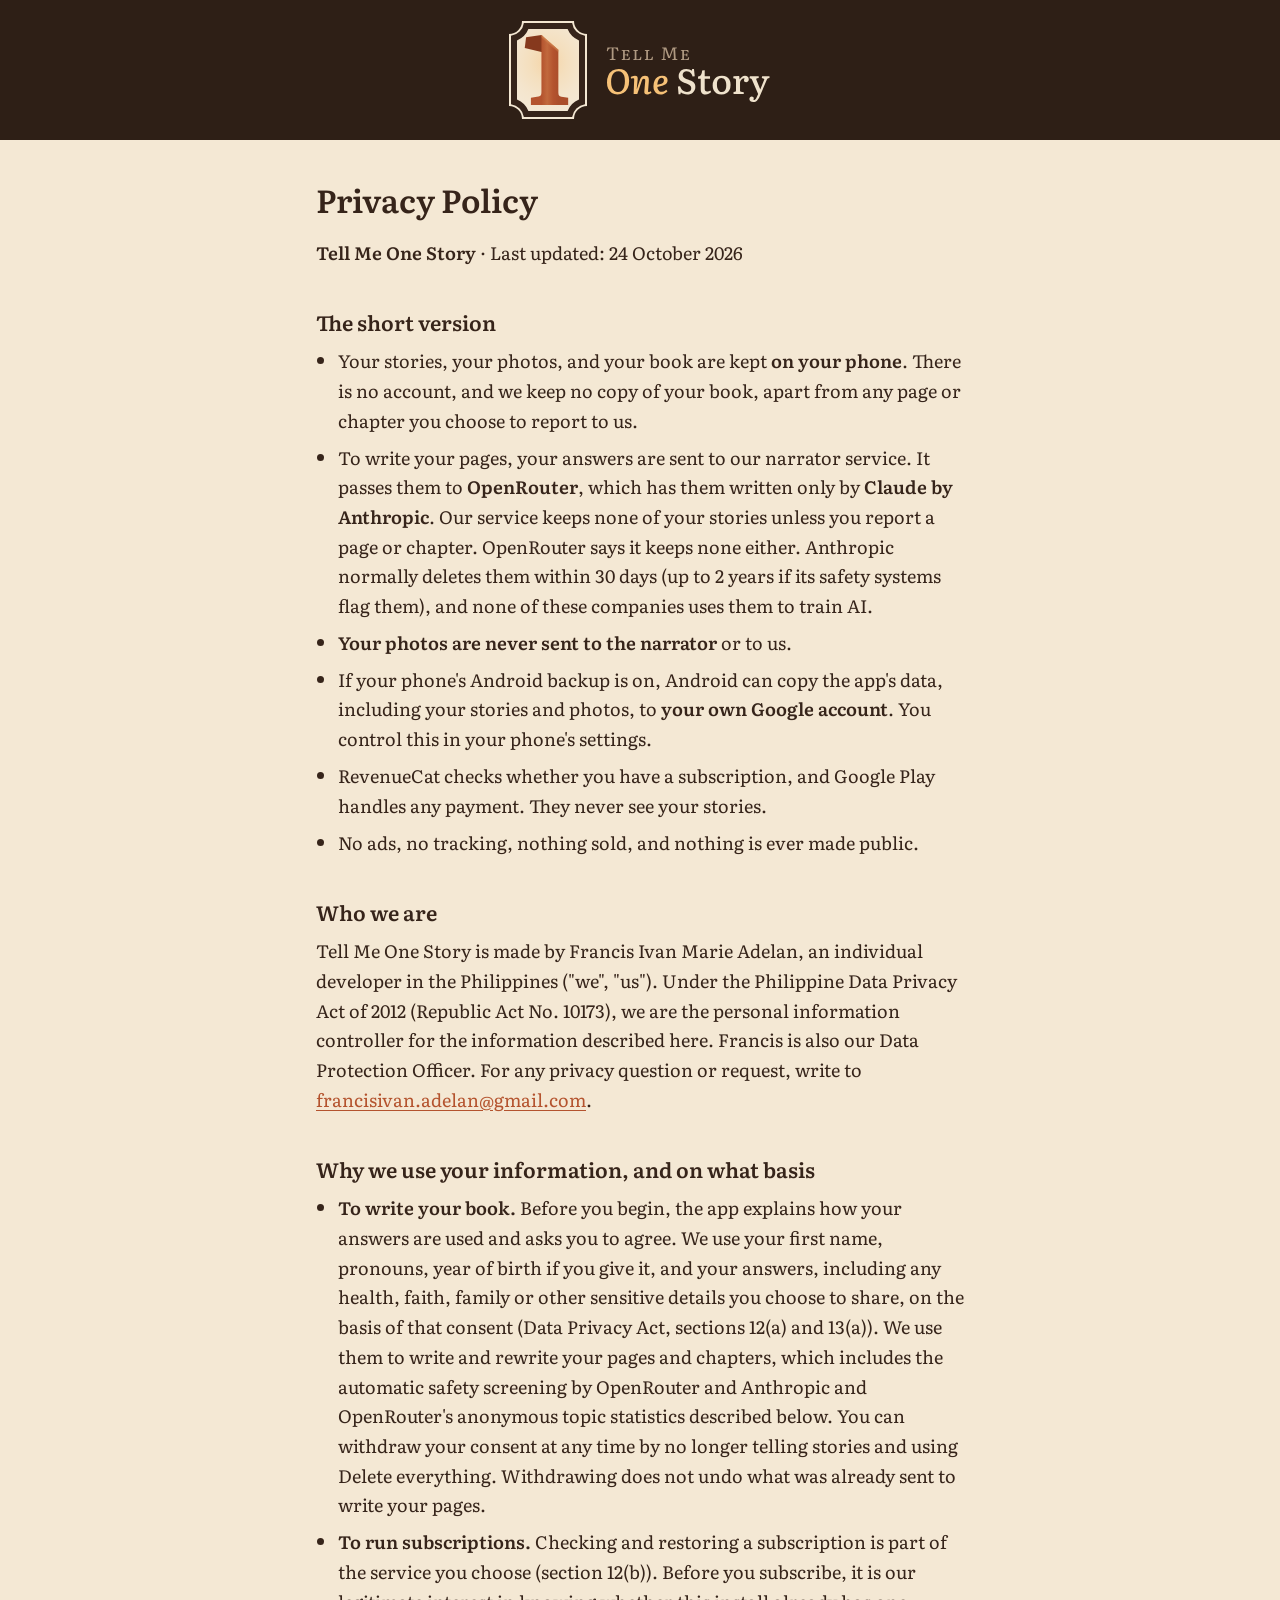
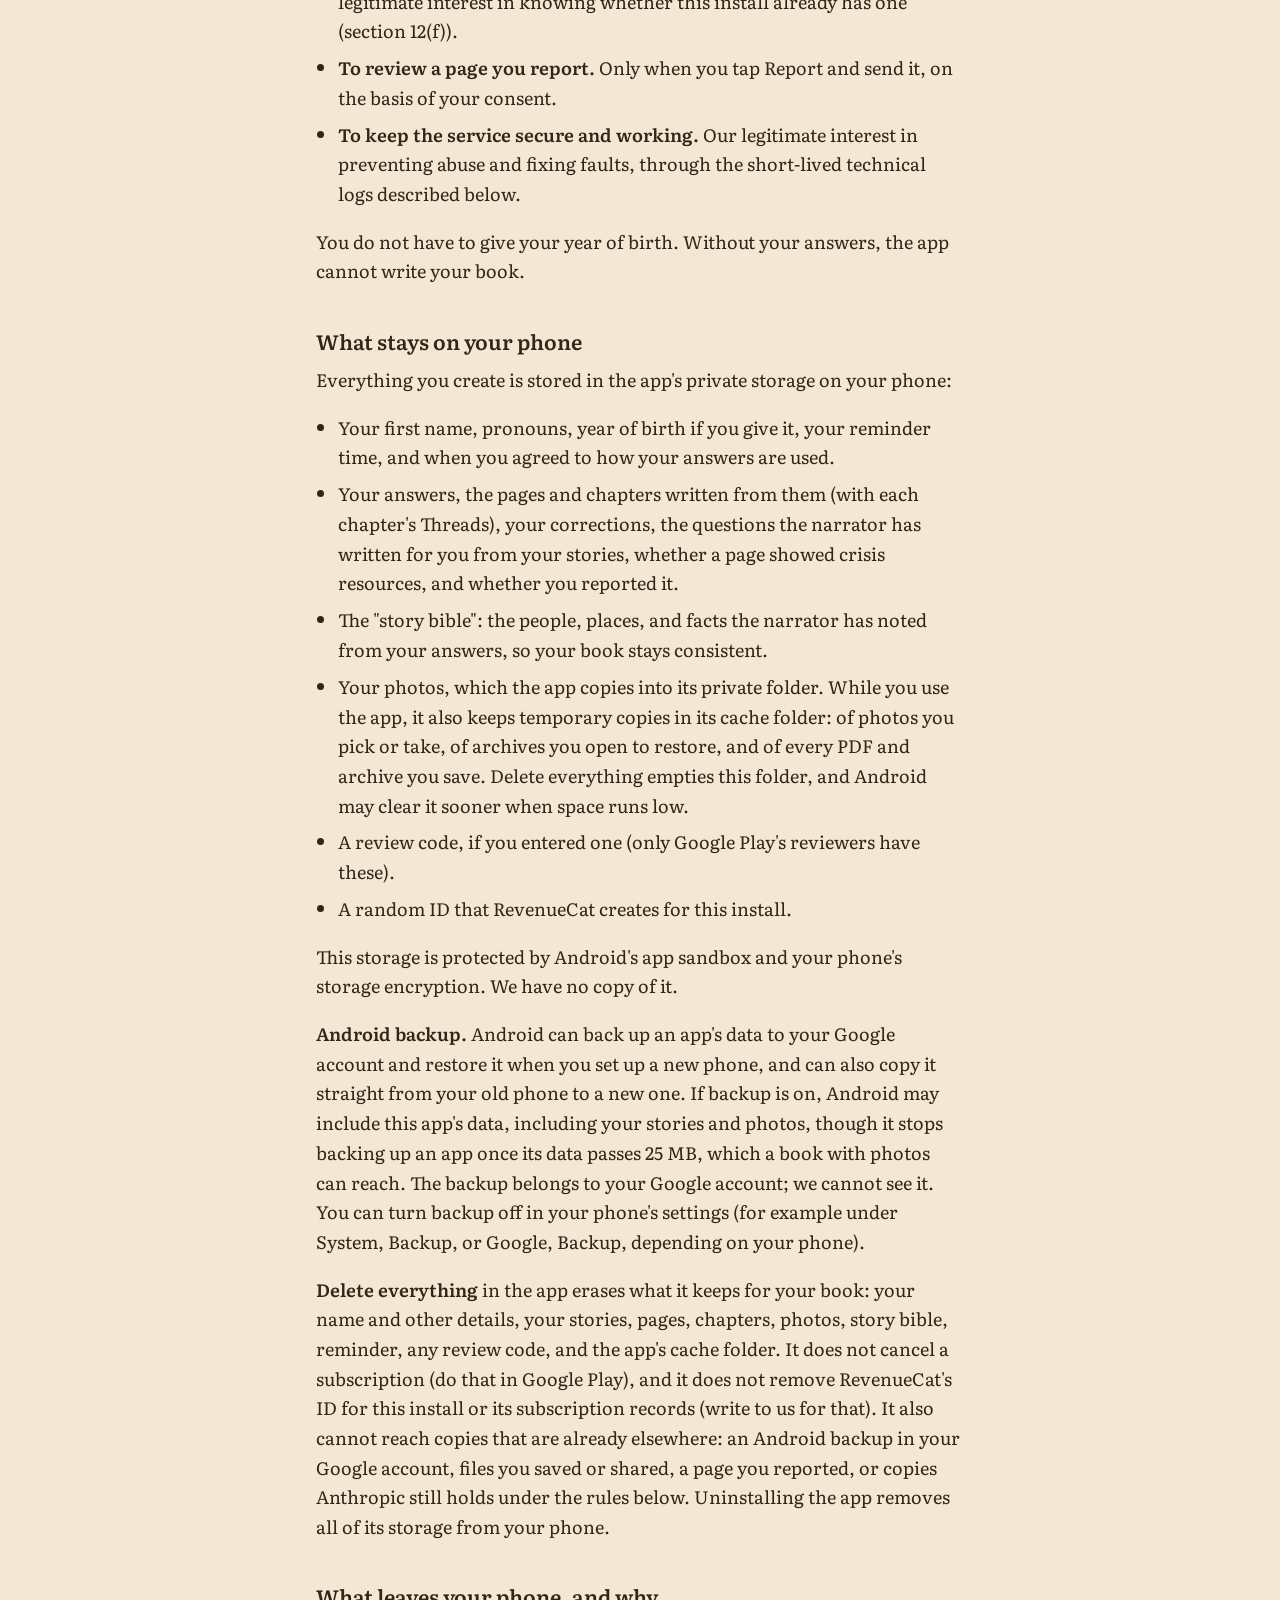
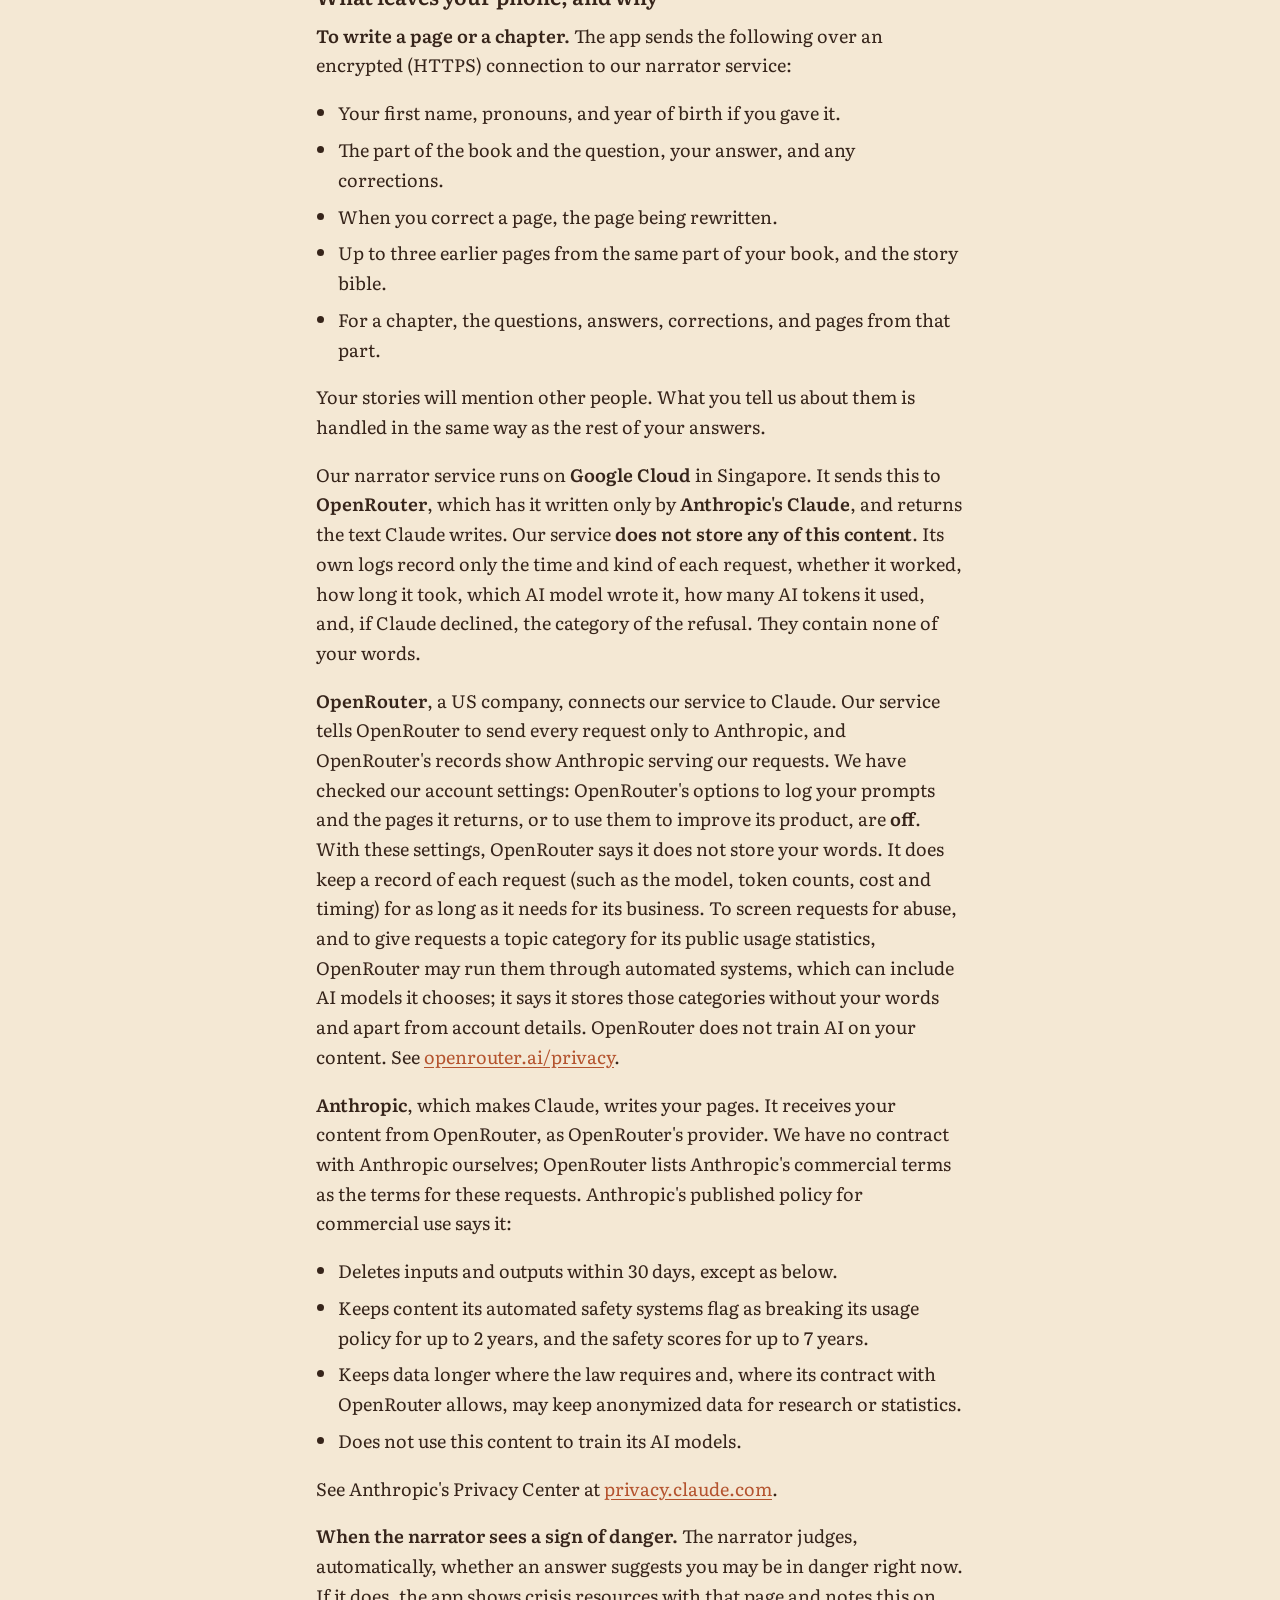
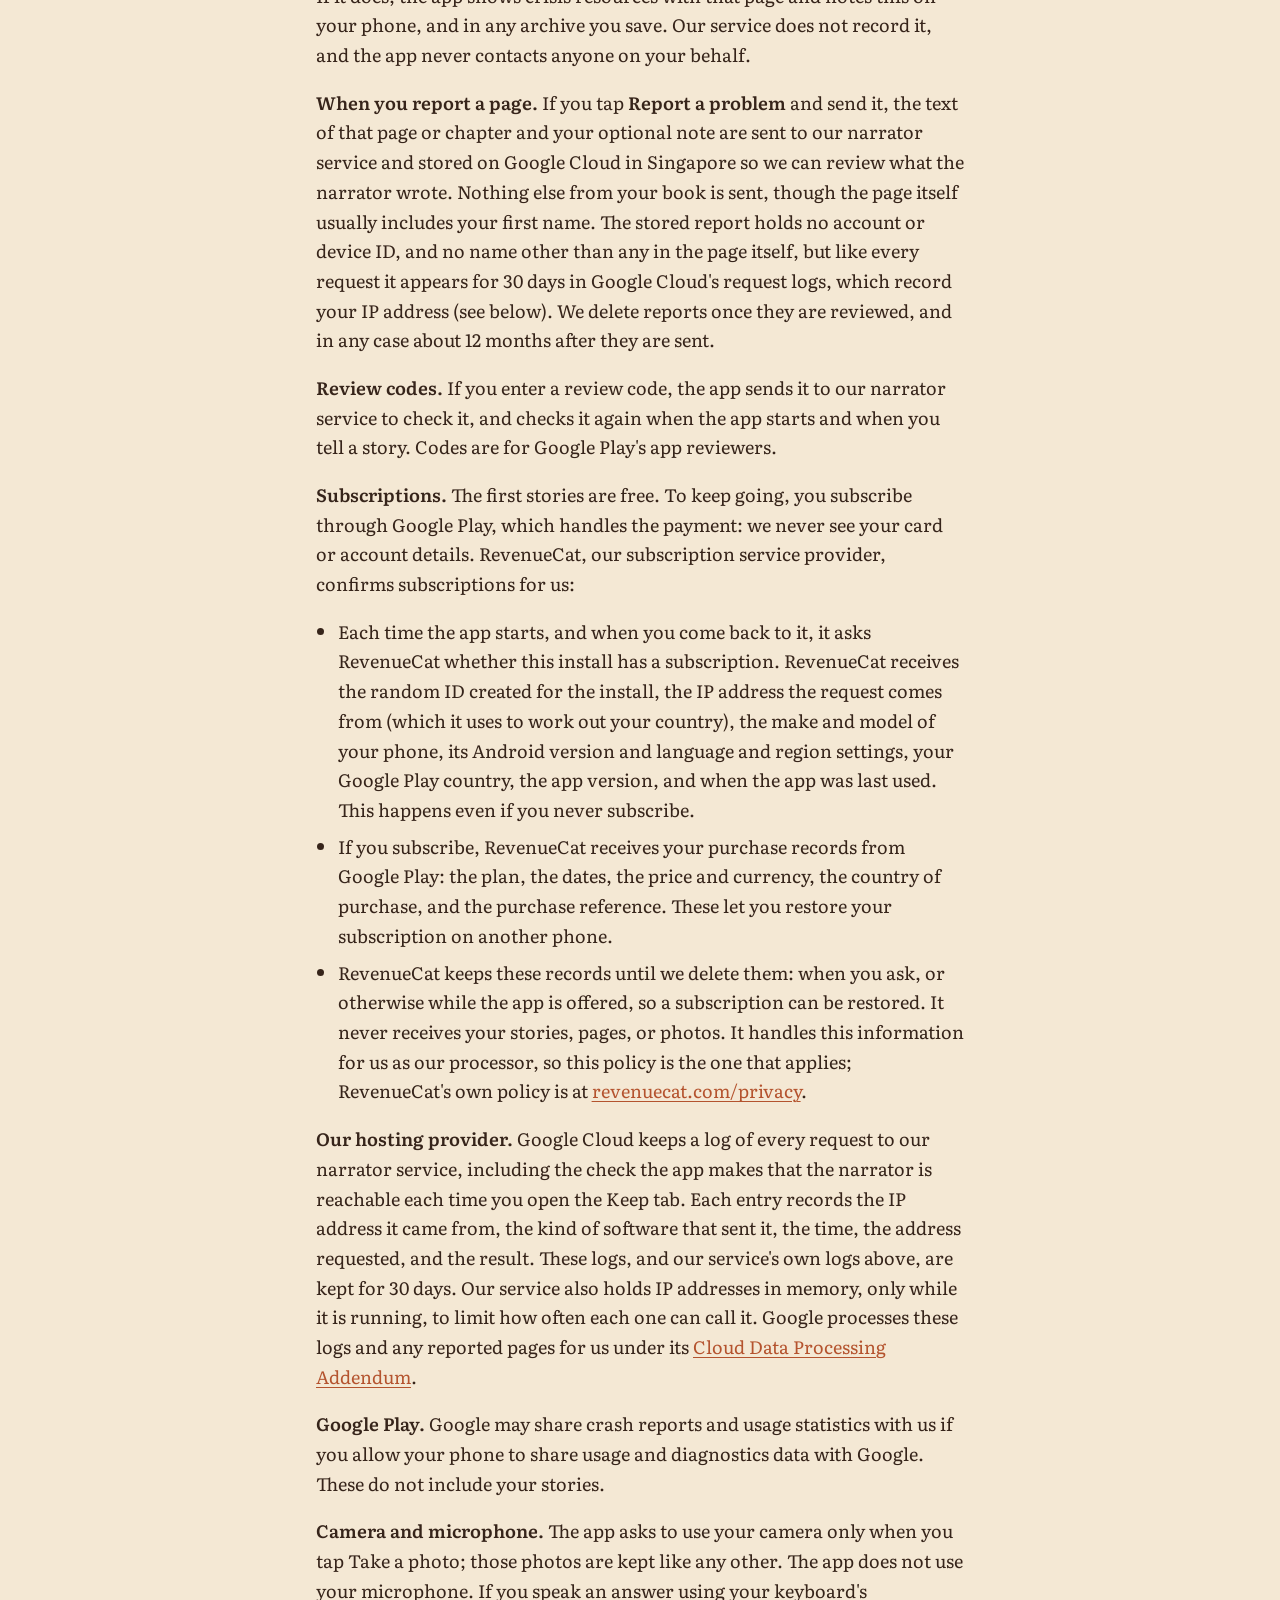
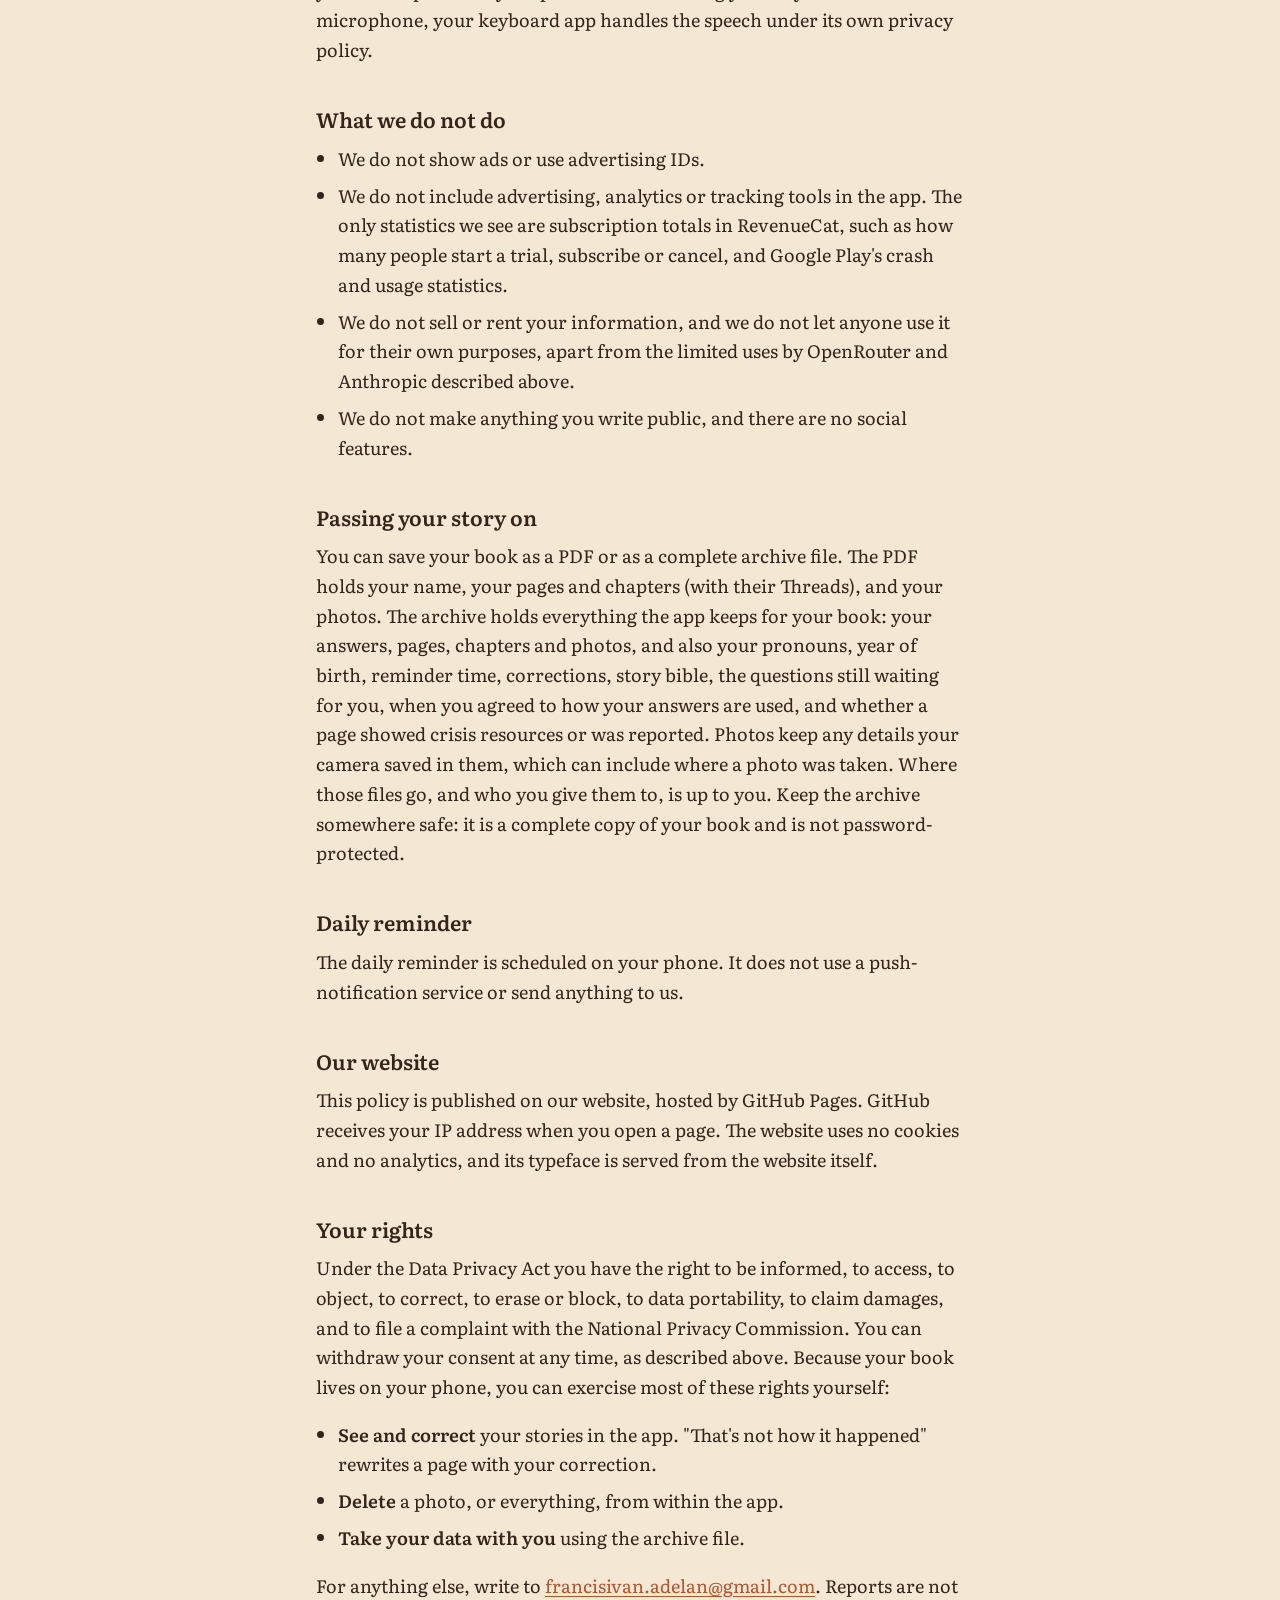
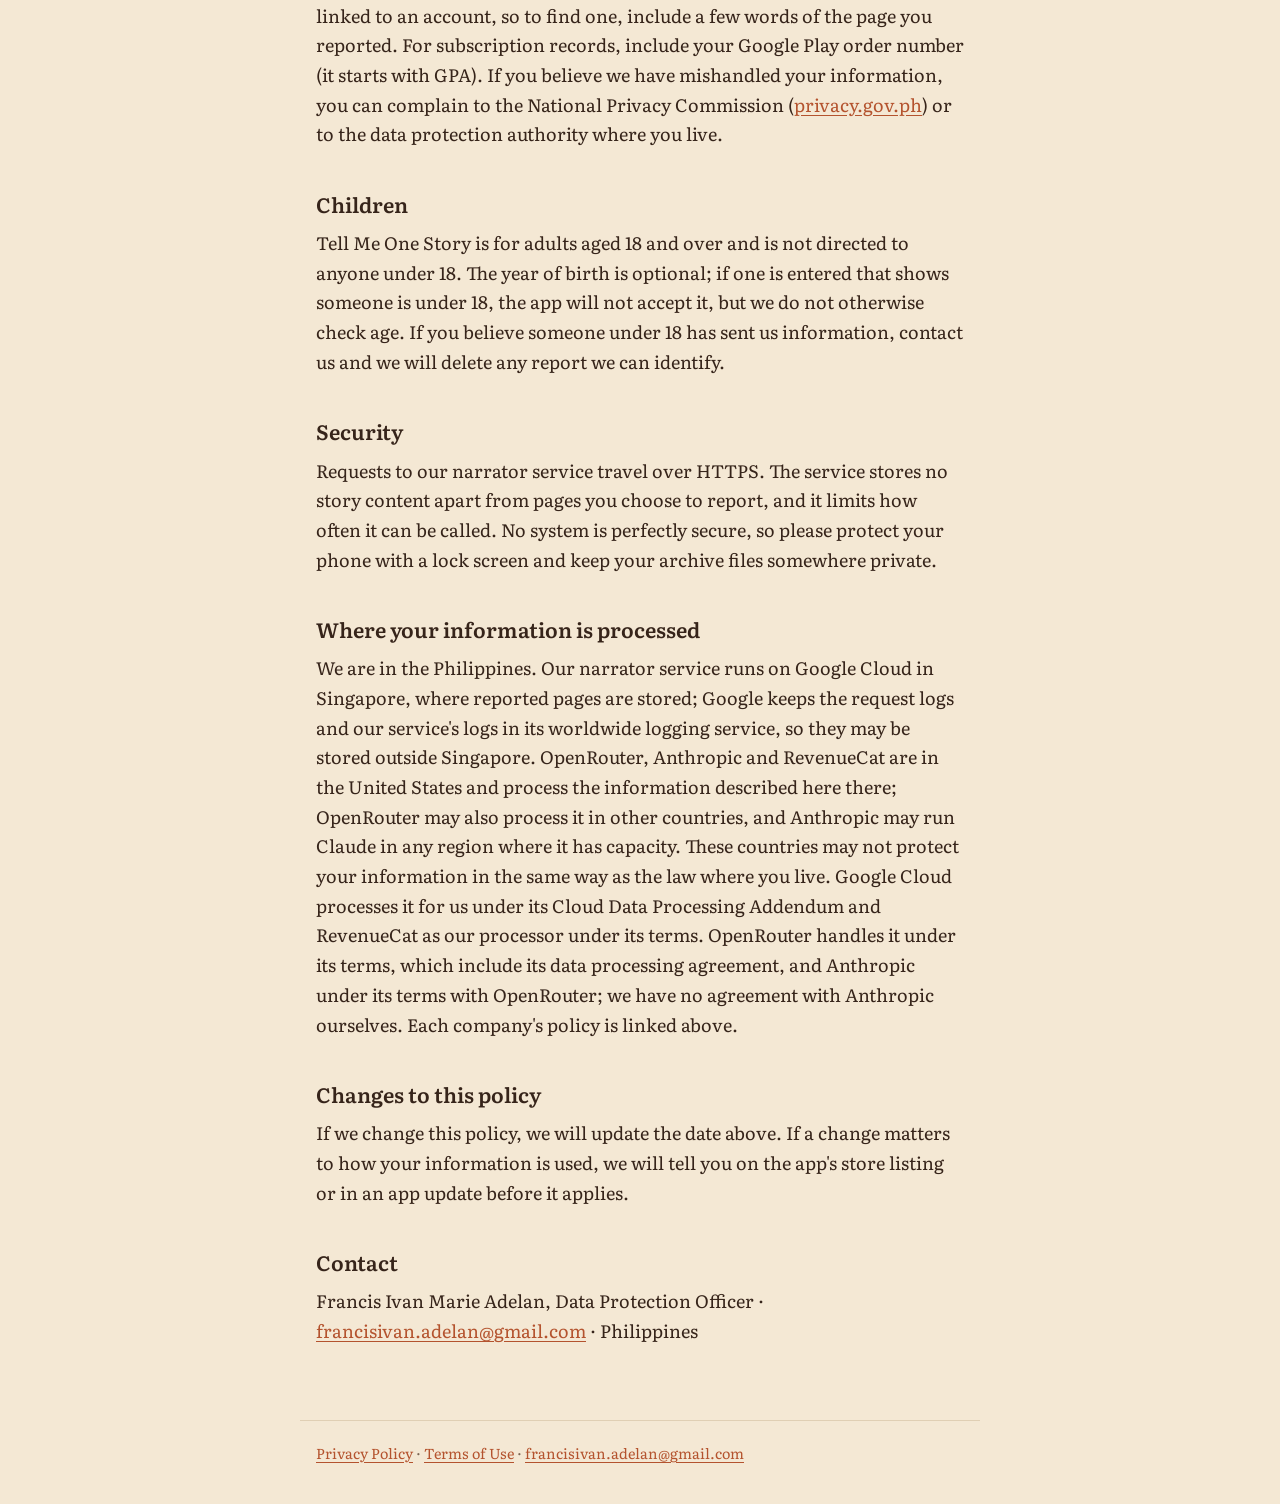
==== privacy/index.html @ 029b0cee "Publish the privacy policy, terms of use and sample books Built by onestory-site/build.mjs from docs" ====
<!doctype html>
<html lang="en">
<head>
<meta charset="utf-8">
<meta name="viewport" content="width=device-width, initial-scale=1">
<title>Privacy Policy · Tell Me One Story</title>
<meta name="description" content="How Tell Me One Story handles your stories, photos and information.">
<link rel="icon" href="../favicon.png">
<link rel="stylesheet" href="../site.css">
</head>
<body>
<header class="band"><a href="../" class="lockup"><img src="../lockup.svg" alt="Tell Me One Story" width="264" height="100"></a></header>
<main>
<h1>Privacy Policy</h1>
<p><strong>Tell Me One Story</strong> · Last updated: 24 October 2026</p>
<h2>The short version</h2>
<ul><li>Your stories, your photos, and your book are kept <strong>on your phone</strong>. There is no account, and we keep no copy of your book, apart from any page or chapter you choose to report to us.</li><li>To write your pages, your answers are sent to our narrator service. It passes them to <strong>OpenRouter</strong>, which has them written only by <strong>Claude by Anthropic</strong>. Our service keeps none of your stories unless you report a page or chapter. OpenRouter says it keeps none either. Anthropic normally deletes them within 30 days (up to 2 years if its safety systems flag them), and none of these companies uses them to train AI.</li><li><strong>Your photos are never sent to the narrator</strong> or to us.</li><li>If your phone's Android backup is on, Android can copy the app's data, including your stories and photos, to <strong>your own Google account</strong>. You control this in your phone's settings.</li><li>RevenueCat checks whether you have a subscription, and Google Play handles any payment. They never see your stories.</li><li>No ads, no tracking, nothing sold, and nothing is ever made public.</li></ul>
<h2>Who we are</h2>
<p>Tell Me One Story is made by Francis Ivan Marie Adelan, an individual developer in the Philippines ("we", "us"). Under the Philippine Data Privacy Act of 2012 (Republic Act No. 10173), we are the personal information controller for the information described here. Francis is also our Data Protection Officer. For any privacy question or request, write to <a href="mailto:francisivan.adelan@gmail.com">francisivan.adelan@gmail.com</a>.</p>
<h2>Why we use your information, and on what basis</h2>
<ul><li><strong>To write your book.</strong> Before you begin, the app explains how your answers are used and asks you to agree. We use your first name, pronouns, year of birth if you give it, and your answers, including any health, faith, family or other sensitive details you choose to share, on the basis of that consent (Data Privacy Act, sections 12(a) and 13(a)). We use them to write and rewrite your pages and chapters, which includes the automatic safety screening by OpenRouter and Anthropic and OpenRouter's anonymous topic statistics described below. You can withdraw your consent at any time by no longer telling stories and using Delete everything. Withdrawing does not undo what was already sent to write your pages.</li><li><strong>To run subscriptions.</strong> Checking and restoring a subscription is part of the service you choose (section 12(b)). Before you subscribe, it is our legitimate interest in knowing whether this install already has one (section 12(f)).</li><li><strong>To review a page you report.</strong> Only when you tap Report and send it, on the basis of your consent.</li><li><strong>To keep the service secure and working.</strong> Our legitimate interest in preventing abuse and fixing faults, through the short-lived technical logs described below.</li></ul>
<p>You do not have to give your year of birth. Without your answers, the app cannot write your book.</p>
<h2>What stays on your phone</h2>
<p>Everything you create is stored in the app's private storage on your phone:</p>
<ul><li>Your first name, pronouns, year of birth if you give it, your reminder time, and when you agreed to how your answers are used.</li><li>Your answers, the pages and chapters written from them (with each chapter's Threads), your corrections, the questions the narrator has written for you from your stories, whether a page showed crisis resources, and whether you reported it.</li><li>The "story bible": the people, places, and facts the narrator has noted from your answers, so your book stays consistent.</li><li>Your photos, which the app copies into its private folder. While you use the app, it also keeps temporary copies in its cache folder: of photos you pick or take, of archives you open to restore, and of every PDF and archive you save. Delete everything empties this folder, and Android may clear it sooner when space runs low.</li><li>A review code, if you entered one (only Google Play's reviewers have these).</li><li>A random ID that RevenueCat creates for this install.</li></ul>
<p>This storage is protected by Android's app sandbox and your phone's storage encryption. We have no copy of it.</p>
<p><strong>Android backup.</strong> Android can back up an app's data to your Google account and restore it when you set up a new phone, and can also copy it straight from your old phone to a new one. If backup is on, Android may include this app's data, including your stories and photos, though it stops backing up an app once its data passes 25 MB, which a book with photos can reach. The backup belongs to your Google account; we cannot see it. You can turn backup off in your phone's settings (for example under System, Backup, or Google, Backup, depending on your phone).</p>
<p><strong>Delete everything</strong> in the app erases what it keeps for your book: your name and other details, your stories, pages, chapters, photos, story bible, reminder, any review code, and the app's cache folder. It does not cancel a subscription (do that in Google Play), and it does not remove RevenueCat's ID for this install or its subscription records (write to us for that). It also cannot reach copies that are already elsewhere: an Android backup in your Google account, files you saved or shared, a page you reported, or copies Anthropic still holds under the rules below. Uninstalling the app removes all of its storage from your phone.</p>
<h2>What leaves your phone, and why</h2>
<p><strong>To write a page or a chapter.</strong> The app sends the following over an encrypted (HTTPS) connection to our narrator service:</p>
<ul><li>Your first name, pronouns, and year of birth if you gave it.</li><li>The part of the book and the question, your answer, and any corrections.</li><li>When you correct a page, the page being rewritten.</li><li>Up to three earlier pages from the same part of your book, and the story bible.</li><li>For a chapter, the questions, answers, corrections, and pages from that part.</li></ul>
<p>Your stories will mention other people. What you tell us about them is handled in the same way as the rest of your answers.</p>
<p>Our narrator service runs on <strong>Google Cloud</strong> in Singapore. It sends this to <strong>OpenRouter</strong>, which has it written only by <strong>Anthropic's Claude</strong>, and returns the text Claude writes. Our service <strong>does not store any of this content</strong>. Its own logs record only the time and kind of each request, whether it worked, how long it took, which AI model wrote it, how many AI tokens it used, and, if Claude declined, the category of the refusal. They contain none of your words.</p>
<p><strong>OpenRouter</strong>, a US company, connects our service to Claude. Our service tells OpenRouter to send every request only to Anthropic, and OpenRouter's records show Anthropic serving our requests. We have checked our account settings: OpenRouter's options to log your prompts and the pages it returns, or to use them to improve its product, are <strong>off</strong>. With these settings, OpenRouter says it does not store your words. It does keep a record of each request (such as the model, token counts, cost and timing) for as long as it needs for its business. To screen requests for abuse, and to give requests a topic category for its public usage statistics, OpenRouter may run them through automated systems, which can include AI models it chooses; it says it stores those categories without your words and apart from account details. OpenRouter does not train AI on your content. See <a href="https://openrouter.ai/privacy">openrouter.ai/privacy</a>.</p>
<p><strong>Anthropic</strong>, which makes Claude, writes your pages. It receives your content from OpenRouter, as OpenRouter's provider. We have no contract with Anthropic ourselves; OpenRouter lists Anthropic's commercial terms as the terms for these requests. Anthropic's published policy for commercial use says it:</p>
<ul><li>Deletes inputs and outputs within 30 days, except as below.</li><li>Keeps content its automated safety systems flag as breaking its usage policy for up to 2 years, and the safety scores for up to 7 years.</li><li>Keeps data longer where the law requires and, where its contract with OpenRouter allows, may keep anonymized data for research or statistics.</li><li>Does not use this content to train its AI models.</li></ul>
<p>See Anthropic's Privacy Center at <a href="https://privacy.claude.com">privacy.claude.com</a>.</p>
<p><strong>When the narrator sees a sign of danger.</strong> The narrator judges, automatically, whether an answer suggests you may be in danger right now. If it does, the app shows crisis resources with that page and notes this on your phone, and in any archive you save. Our service does not record it, and the app never contacts anyone on your behalf.</p>
<p><strong>When you report a page.</strong> If you tap <strong>Report a problem</strong> and send it, the text of that page or chapter and your optional note are sent to our narrator service and stored on Google Cloud in Singapore so we can review what the narrator wrote. Nothing else from your book is sent, though the page itself usually includes your first name. The stored report holds no account or device ID, and no name other than any in the page itself, but like every request it appears for 30 days in Google Cloud's request logs, which record your IP address (see below). We delete reports once they are reviewed, and in any case about 12 months after they are sent.</p>
<p><strong>Review codes.</strong> If you enter a review code, the app sends it to our narrator service to check it, and checks it again when the app starts and when you tell a story. Codes are for Google Play's app reviewers.</p>
<p><strong>Subscriptions.</strong> The first stories are free. To keep going, you subscribe through Google Play, which handles the payment: we never see your card or account details. RevenueCat, our subscription service provider, confirms subscriptions for us:</p>
<ul><li>Each time the app starts, and when you come back to it, it asks RevenueCat whether this install has a subscription. RevenueCat receives the random ID created for the install, the IP address the request comes from (which it uses to work out your country), the make and model of your phone, its Android version and language and region settings, your Google Play country, the app version, and when the app was last used. This happens even if you never subscribe.</li><li>If you subscribe, RevenueCat receives your purchase records from Google Play: the plan, the dates, the price and currency, the country of purchase, and the purchase reference. These let you restore your subscription on another phone.</li><li>RevenueCat keeps these records until we delete them: when you ask, or otherwise while the app is offered, so a subscription can be restored. It never receives your stories, pages, or photos. It handles this information for us as our processor, so this policy is the one that applies; RevenueCat's own policy is at <a href="https://www.revenuecat.com/privacy">revenuecat.com/privacy</a>.</li></ul>
<p><strong>Our hosting provider.</strong> Google Cloud keeps a log of every request to our narrator service, including the check the app makes that the narrator is reachable each time you open the Keep tab. Each entry records the IP address it came from, the kind of software that sent it, the time, the address requested, and the result. These logs, and our service's own logs above, are kept for 30 days. Our service also holds IP addresses in memory, only while it is running, to limit how often each one can call it. Google processes these logs and any reported pages for us under its <a href="https://cloud.google.com/terms/data-processing-addendum">Cloud Data Processing Addendum</a>.</p>
<p><strong>Google Play.</strong> Google may share crash reports and usage statistics with us if you allow your phone to share usage and diagnostics data with Google. These do not include your stories.</p>
<p><strong>Camera and microphone.</strong> The app asks to use your camera only when you tap Take a photo; those photos are kept like any other. The app does not use your microphone. If you speak an answer using your keyboard's microphone, your keyboard app handles the speech under its own privacy policy.</p>
<h2>What we do not do</h2>
<ul><li>We do not show ads or use advertising IDs.</li><li>We do not include advertising, analytics or tracking tools in the app. The only statistics we see are subscription totals in RevenueCat, such as how many people start a trial, subscribe or cancel, and Google Play's crash and usage statistics.</li><li>We do not sell or rent your information, and we do not let anyone use it for their own purposes, apart from the limited uses by OpenRouter and Anthropic described above.</li><li>We do not make anything you write public, and there are no social features.</li></ul>
<h2>Passing your story on</h2>
<p>You can save your book as a PDF or as a complete archive file. The PDF holds your name, your pages and chapters (with their Threads), and your photos. The archive holds everything the app keeps for your book: your answers, pages, chapters and photos, and also your pronouns, year of birth, reminder time, corrections, story bible, the questions still waiting for you, when you agreed to how your answers are used, and whether a page showed crisis resources or was reported. Photos keep any details your camera saved in them, which can include where a photo was taken. Where those files go, and who you give them to, is up to you. Keep the archive somewhere safe: it is a complete copy of your book and is not password-protected.</p>
<h2>Daily reminder</h2>
<p>The daily reminder is scheduled on your phone. It does not use a push-notification service or send anything to us.</p>
<h2>Our website</h2>
<p>This policy is published on our website, hosted by GitHub Pages. GitHub receives your IP address when you open a page. The website uses no cookies and no analytics, and its typeface is served from the website itself.</p>
<h2>Your rights</h2>
<p>Under the Data Privacy Act you have the right to be informed, to access, to object, to correct, to erase or block, to data portability, to claim damages, and to file a complaint with the National Privacy Commission. You can withdraw your consent at any time, as described above. Because your book lives on your phone, you can exercise most of these rights yourself:</p>
<ul><li><strong>See and correct</strong> your stories in the app. "That's not how it happened" rewrites a page with your correction.</li><li><strong>Delete</strong> a photo, or everything, from within the app.</li><li><strong>Take your data with you</strong> using the archive file.</li></ul>
<p>For anything else, write to <a href="mailto:francisivan.adelan@gmail.com">francisivan.adelan@gmail.com</a>. Reports are not linked to an account, so to find one, include a few words of the page you reported. For subscription records, include your Google Play order number (it starts with GPA). If you believe we have mishandled your information, you can complain to the National Privacy Commission (<a href="https://privacy.gov.ph">privacy.gov.ph</a>) or to the data protection authority where you live.</p>
<h2>Children</h2>
<p>Tell Me One Story is for adults aged 18 and over and is not directed to anyone under 18. The year of birth is optional; if one is entered that shows someone is under 18, the app will not accept it, but we do not otherwise check age. If you believe someone under 18 has sent us information, contact us and we will delete any report we can identify.</p>
<h2>Security</h2>
<p>Requests to our narrator service travel over HTTPS. The service stores no story content apart from pages you choose to report, and it limits how often it can be called. No system is perfectly secure, so please protect your phone with a lock screen and keep your archive files somewhere private.</p>
<h2>Where your information is processed</h2>
<p>We are in the Philippines. Our narrator service runs on Google Cloud in Singapore, where reported pages are stored; Google keeps the request logs and our service's logs in its worldwide logging service, so they may be stored outside Singapore. OpenRouter, Anthropic and RevenueCat are in the United States and process the information described here there; OpenRouter may also process it in other countries, and Anthropic may run Claude in any region where it has capacity. These countries may not protect your information in the same way as the law where you live. Google Cloud processes it for us under its Cloud Data Processing Addendum and RevenueCat as our processor under its terms. OpenRouter handles it under its terms, which include its data processing agreement, and Anthropic under its terms with OpenRouter; we have no agreement with Anthropic ourselves. Each company's policy is linked above.</p>
<h2>Changes to this policy</h2>
<p>If we change this policy, we will update the date above. If a change matters to how your information is used, we will tell you on the app's store listing or in an app update before it applies.</p>
<h2>Contact</h2>
<p>Francis Ivan Marie Adelan, Data Protection Officer · <a href="mailto:francisivan.adelan@gmail.com">francisivan.adelan@gmail.com</a> · Philippines</p>
</main>
<footer><a href="../privacy/">Privacy Policy</a> · <a href="../terms/">Terms of Use</a> · <a href="mailto:francisivan.adelan@gmail.com">francisivan.adelan@gmail.com</a></footer>
</body>
</html>
---- site.css ----
/* Tell Me One Story: the app's lamplit walnut and parchment, set for reading. */
@font-face { font-family: Literata; font-weight: 400; font-style: normal; font-display: swap; src: url("fonts/Literata_400Regular.ttf") format("truetype"); }
@font-face { font-family: Literata; font-weight: 400; font-style: italic; font-display: swap; src: url("fonts/Literata_400Regular_Italic.ttf") format("truetype"); }
@font-face { font-family: Literata; font-weight: 600; font-style: normal; font-display: swap; src: url("fonts/Literata_600SemiBold.ttf") format("truetype"); }
:root {
  --walnut: #2e1f16;
  --parchment: #f4e8d4;
  --ink: #36241a;
  --ink-muted: #7a6452;
  --rule: #e0cfb4;
  --ember: #b4532e;
  --lamp: #f6c177;
  --page: var(--parchment);
  --text: var(--ink);
  --muted: var(--ink-muted);
  --link: var(--ember);
}

@media (prefers-color-scheme: dark) {
  :root {
    --page: #241810;
    --text: #efe2cc;
    --muted: #b09a82;
    --rule: #4e3929;
    --link: var(--lamp);
  }
}

* { box-sizing: border-box; }

html { -webkit-text-size-adjust: 100%; }

body {
  margin: 0;
  background: var(--page);
  color: var(--text);
  font: 400 18px/1.65 Literata, Georgia, serif;
}

.band {
  background: var(--walnut);
  padding: 20px 16px;
  display: flex;
  justify-content: center;
}

.lockup img { display: block; width: 264px; max-width: 100%; height: auto; }

main {
  max-width: 680px;
  margin: 0 auto;
  padding: 40px 16px 56px;
}

h1 { font-weight: 600; font-size: 2rem; line-height: 1.2; margin: 0 0 0.6em; }
h2 { font-weight: 600; font-size: 1.3rem; line-height: 1.3; margin: 2em 0 0.5em; }
h3 { font-weight: 600; font-size: 1.1rem; margin: 1.6em 0 0.4em; }

p, ul { margin: 0 0 1em; }
ul { padding-left: 1.2em; }
li { margin-bottom: 0.4em; }

.lead { font-style: italic; font-size: 1.2rem; color: var(--muted); }

.links { list-style: none; padding: 0; }
.links li { margin-bottom: 0.8em; }

a { color: var(--link); text-underline-offset: 3px; }
a:focus-visible { outline: 2px solid var(--link); outline-offset: 3px; border-radius: 2px; }

blockquote { margin: 1em 0; padding-left: 1em; border-left: 3px solid var(--rule); color: var(--muted); }

footer {
  border-top: 1px solid var(--rule);
  max-width: 680px;
  margin: 0 auto;
  padding: 20px 16px 40px;
  font-size: 0.9rem;
  color: var(--muted);
}
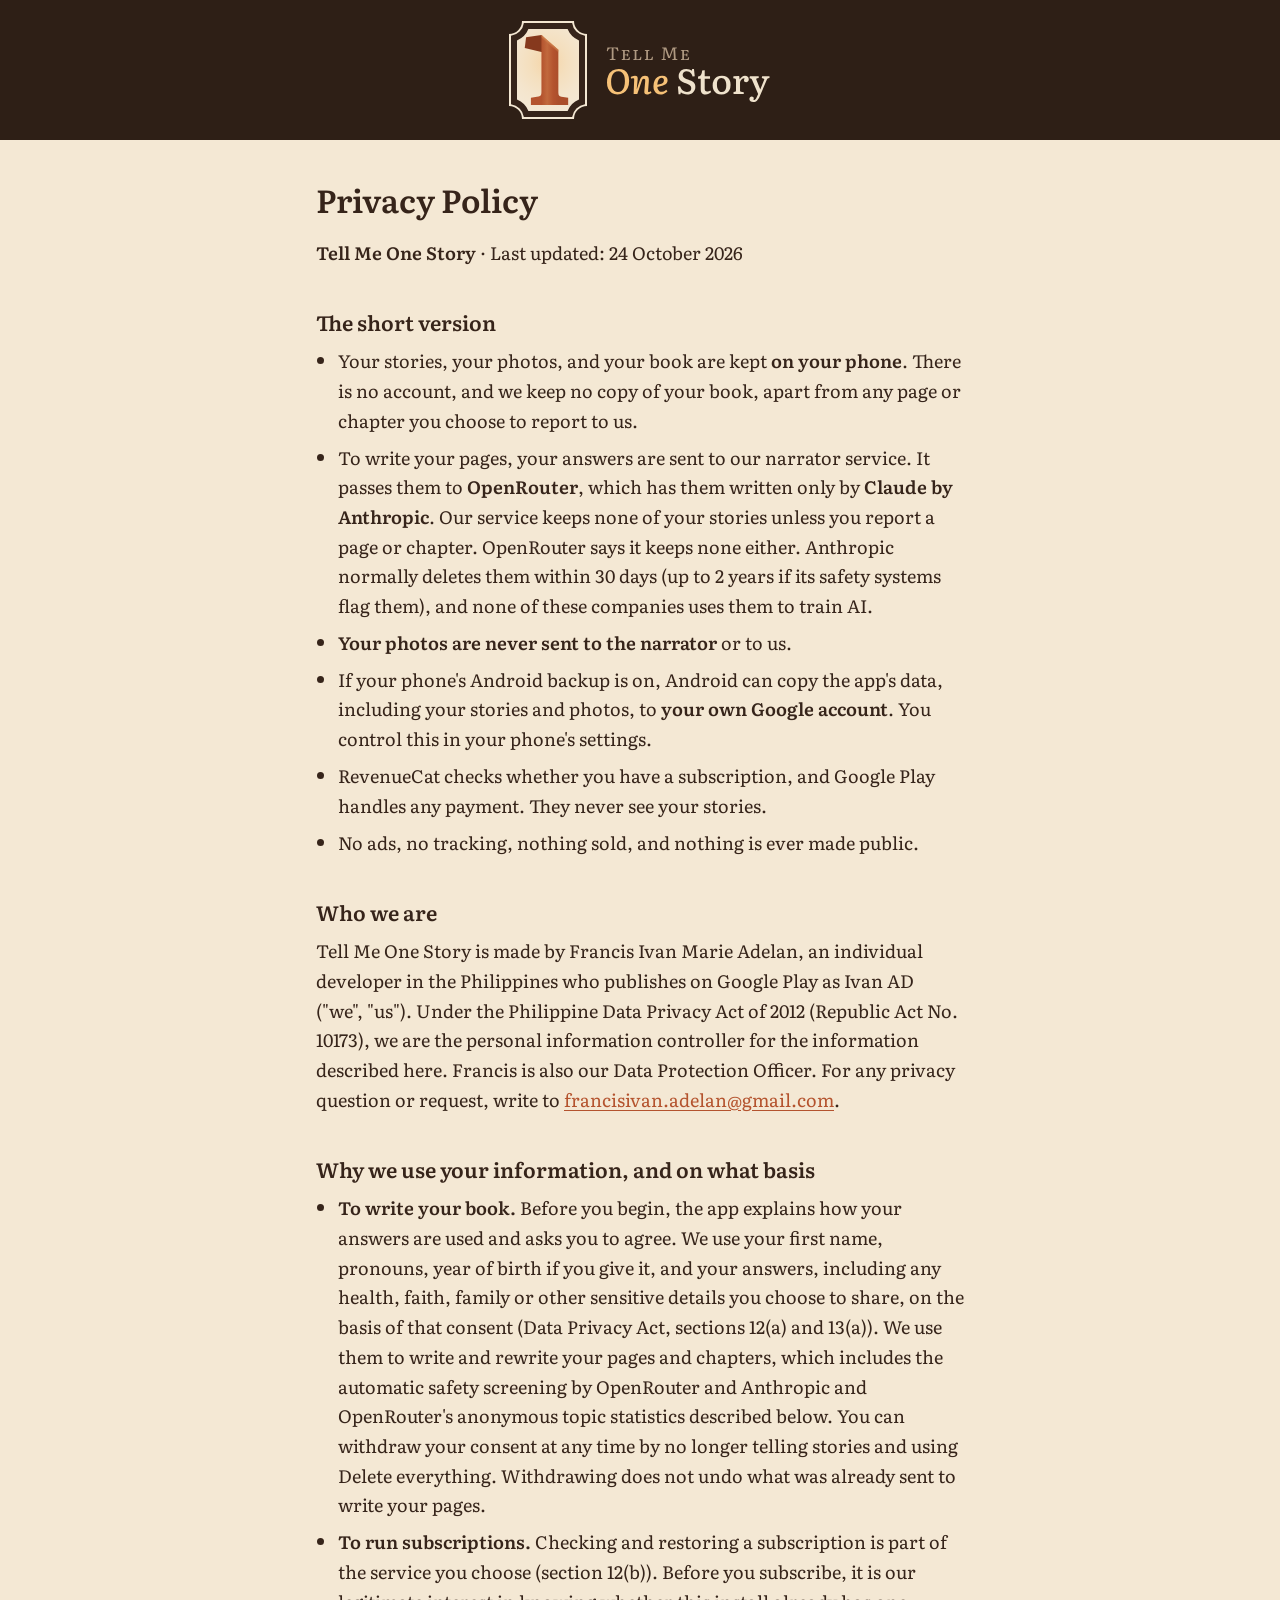
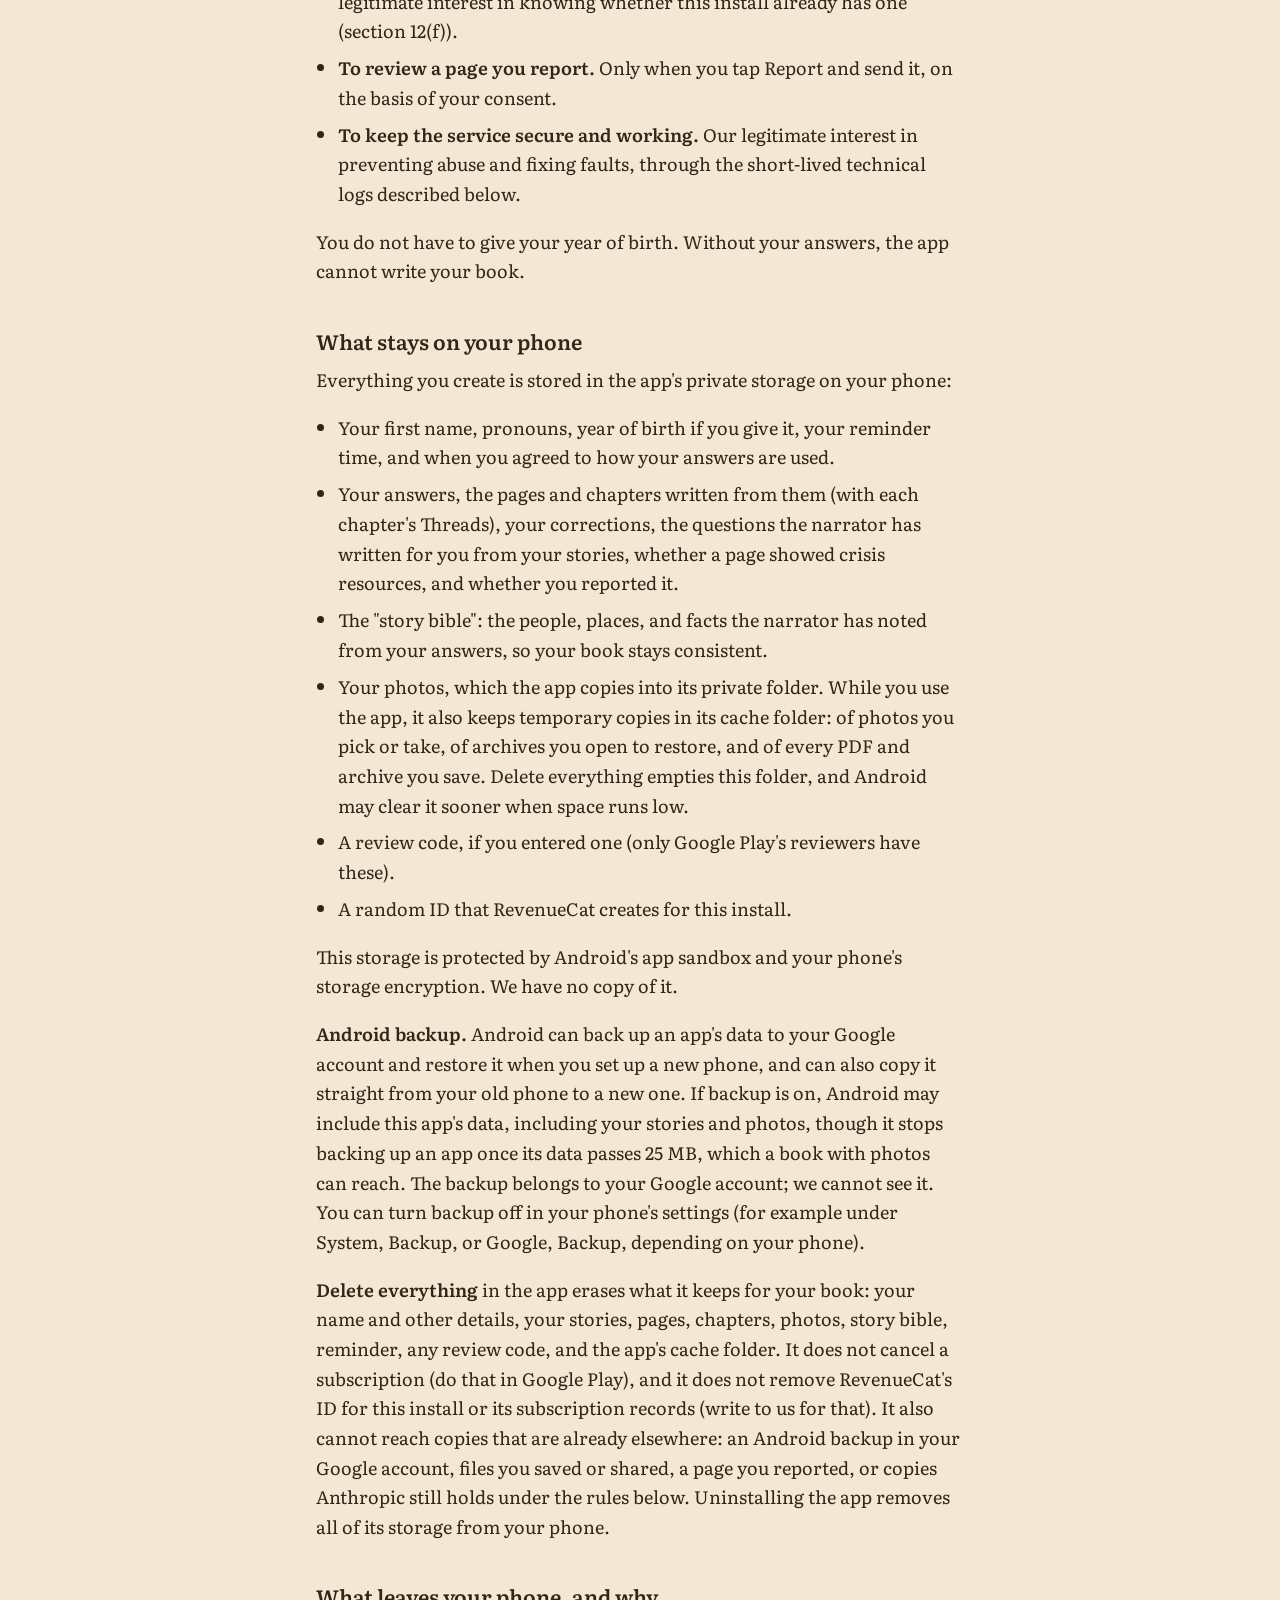
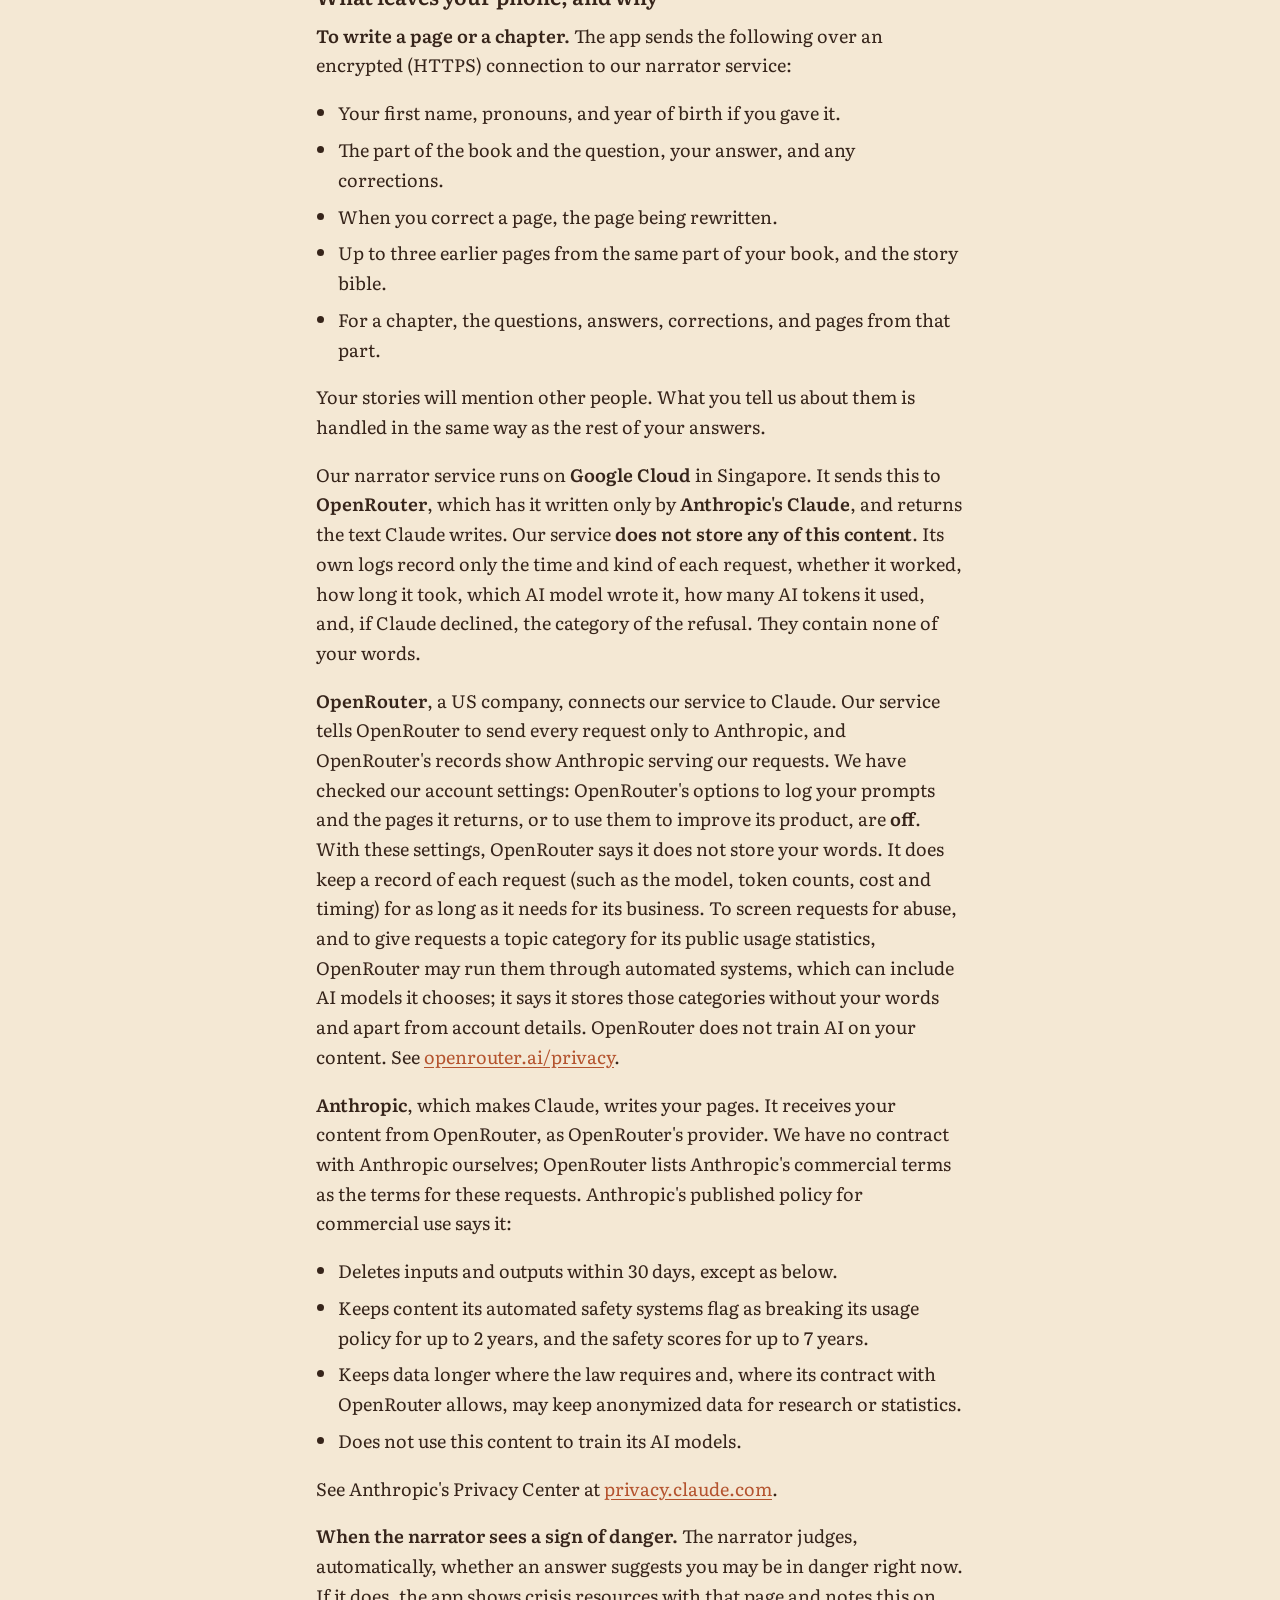
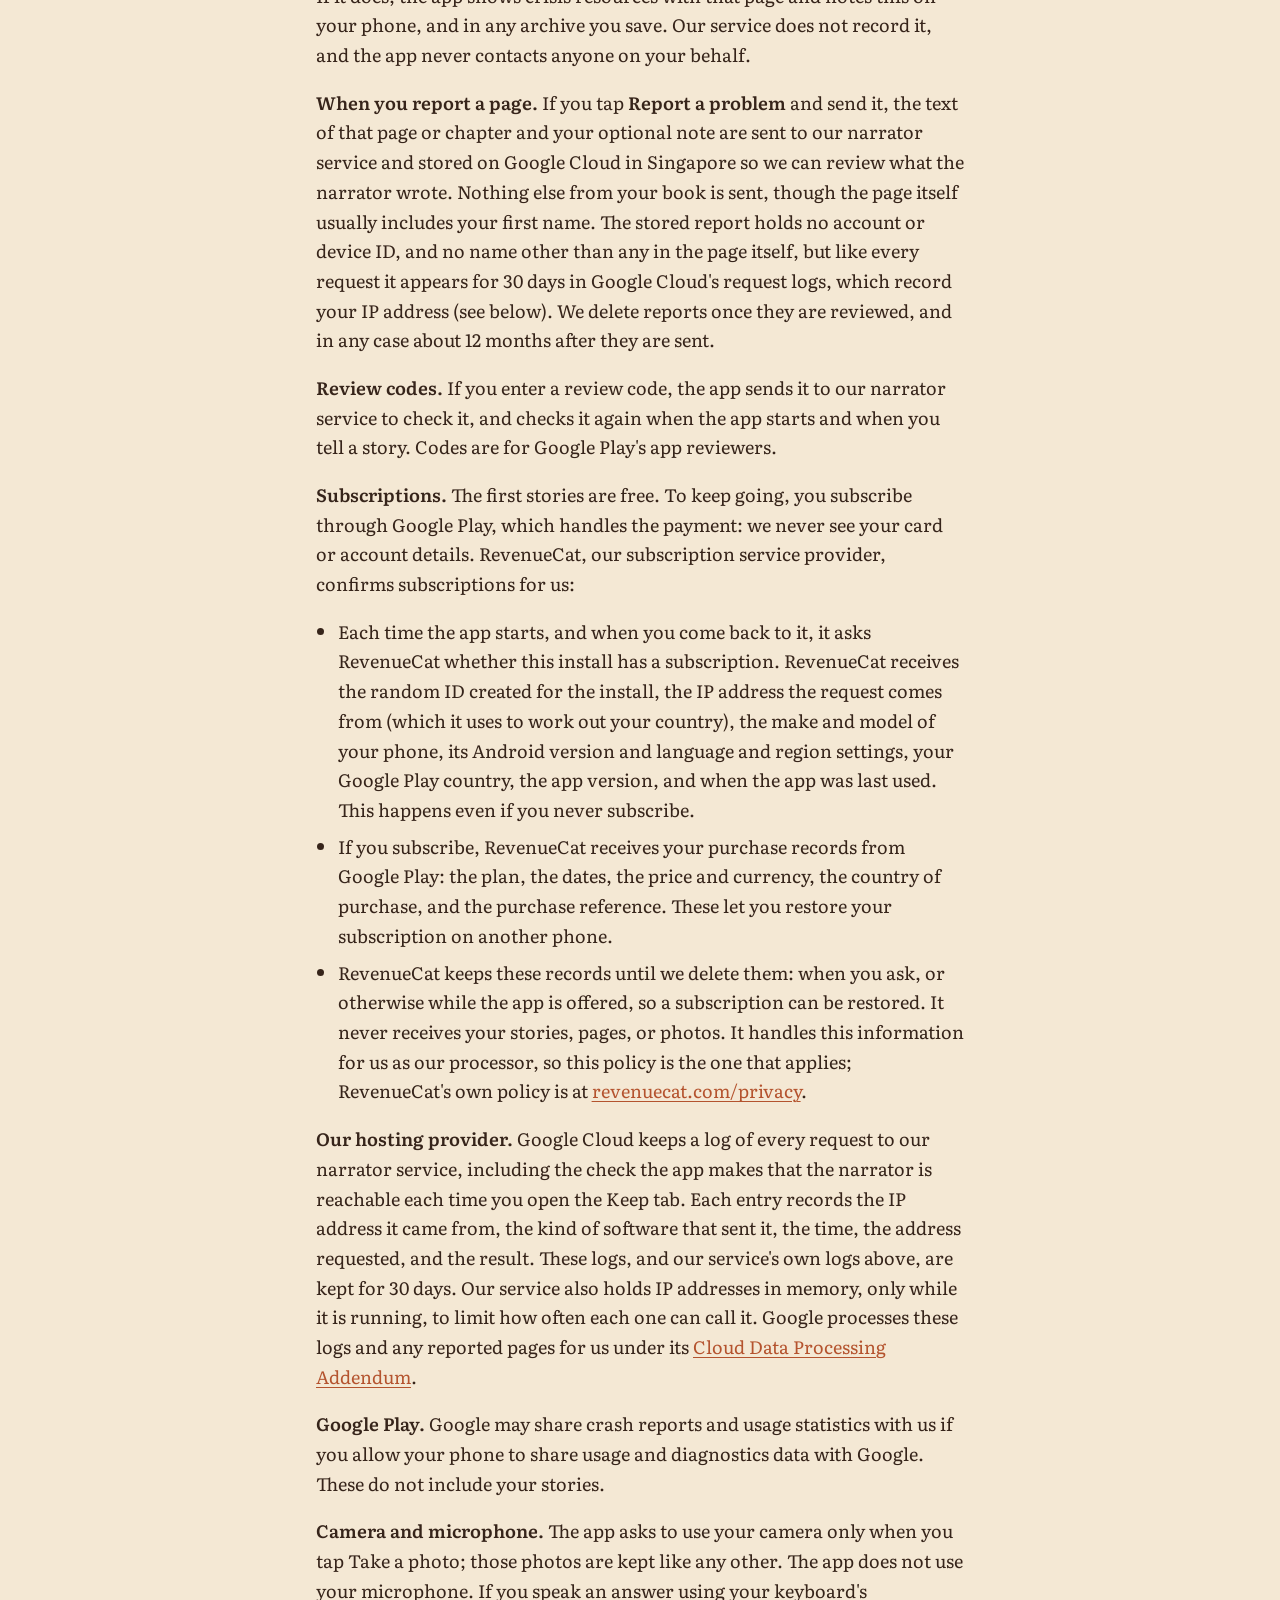
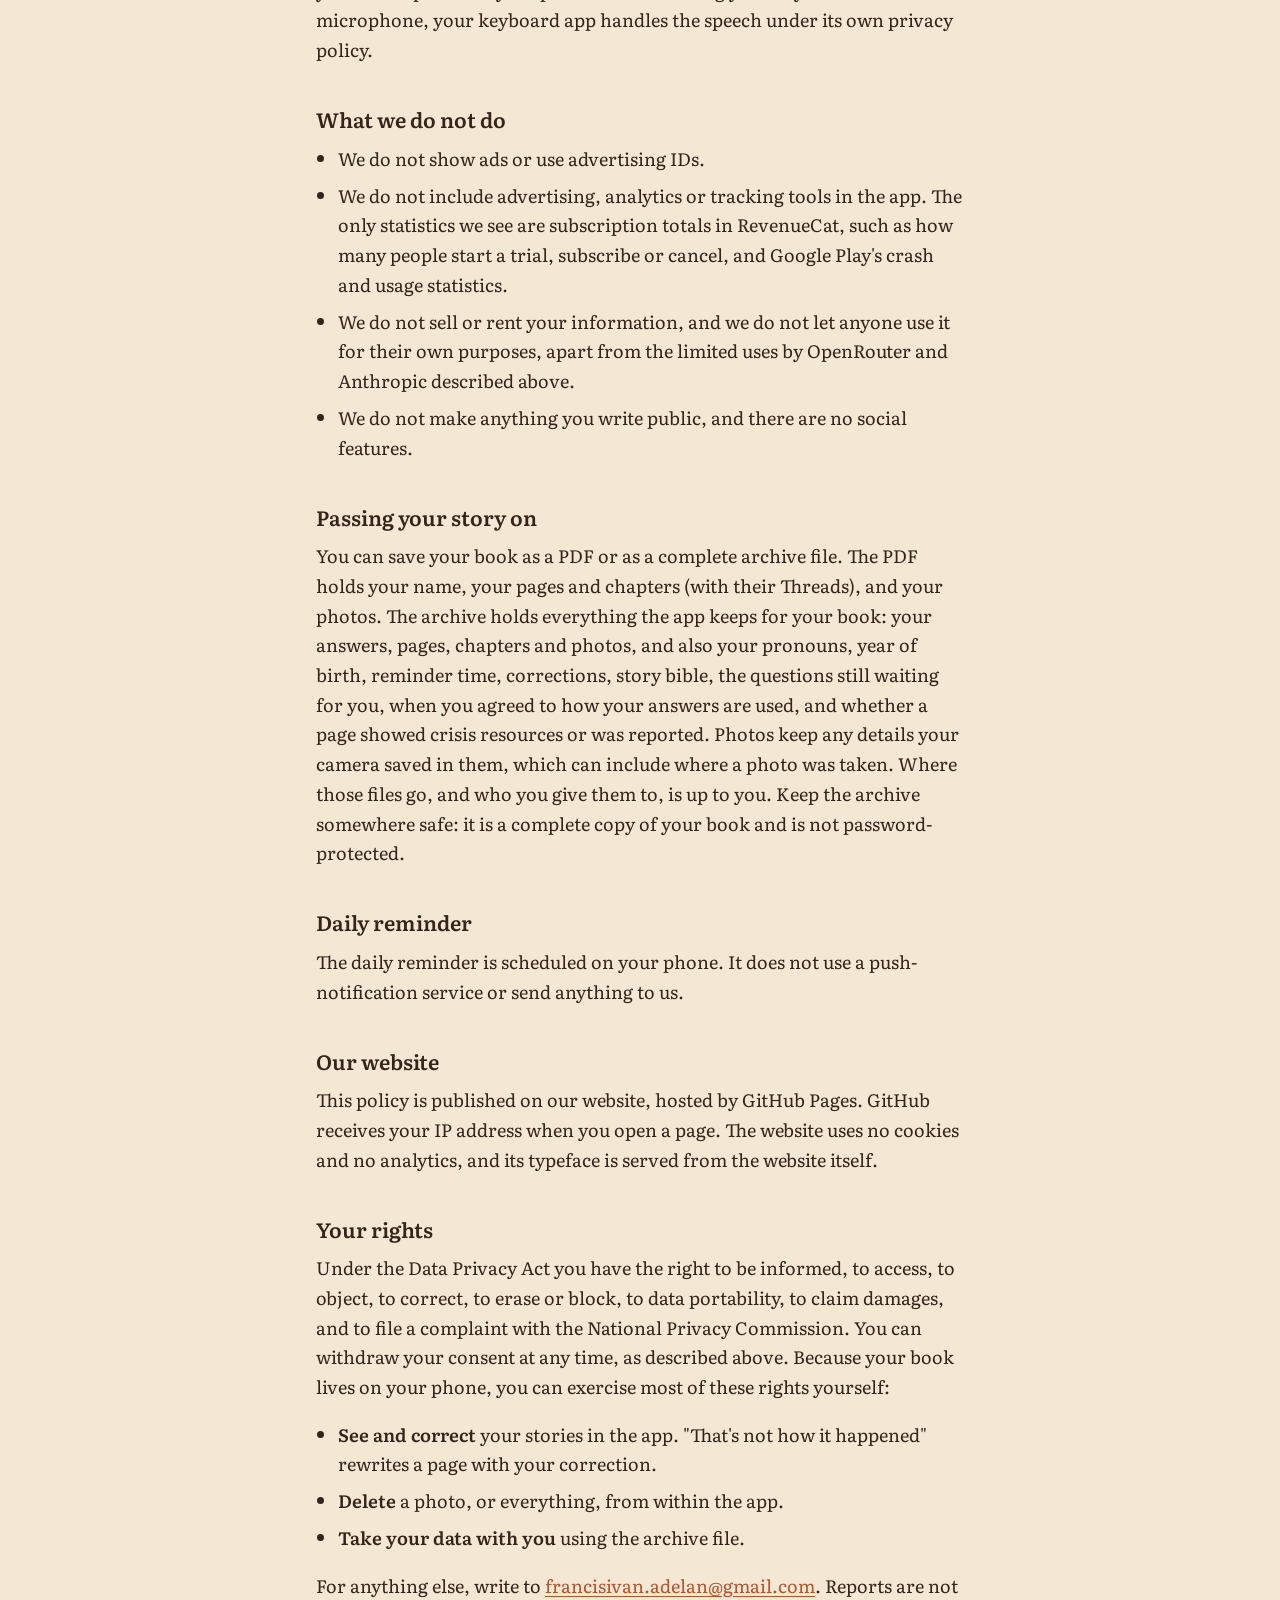
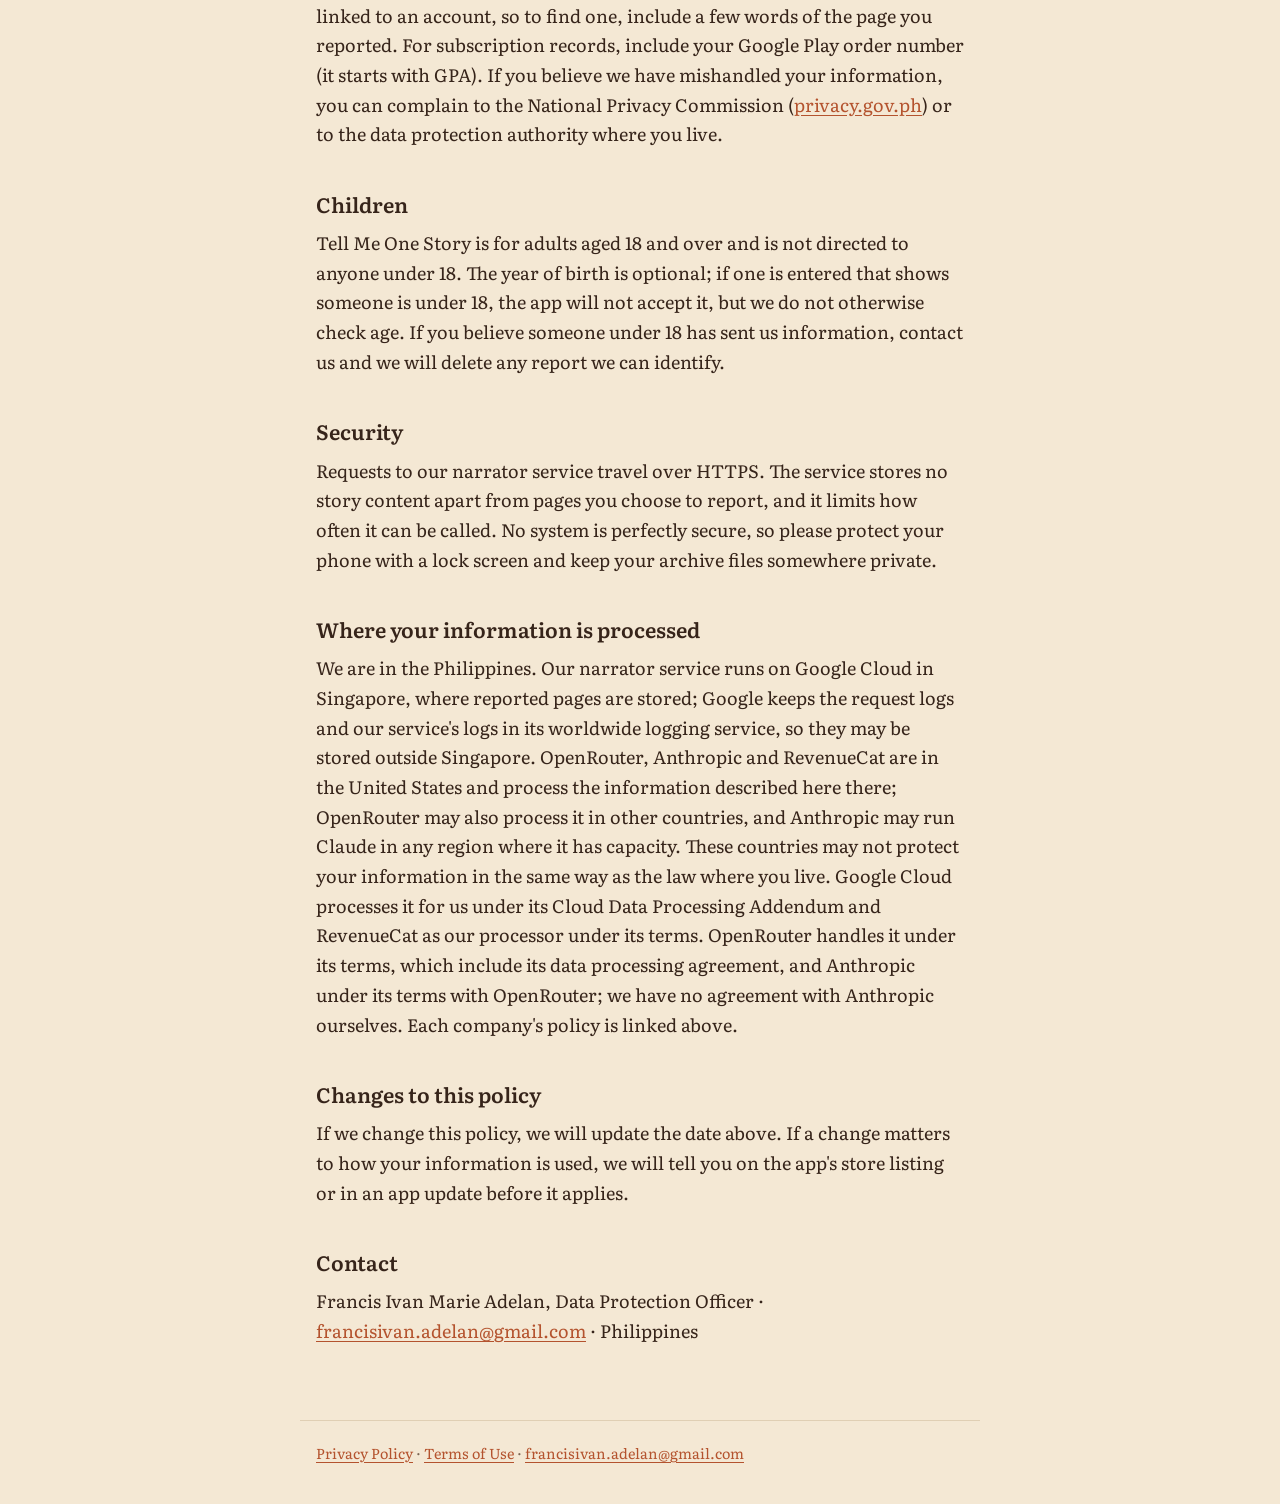
==== commit 39b4db86: "Name the Google Play developer name in the policy and terms Co-Authored-By: Claude Opus 5.5 <noreply" ====
--- a/privacy/index.html
+++ b/privacy/index.html
@@ -16,7 +16,7 @@
 <h2>The short version</h2>
 <ul><li>Your stories, your photos, and your book are kept <strong>on your phone</strong>. There is no account, and we keep no copy of your book, apart from any page or chapter you choose to report to us.</li><li>To write your pages, your answers are sent to our narrator service. It passes them to <strong>OpenRouter</strong>, which has them written only by <strong>Claude by Anthropic</strong>. Our service keeps none of your stories unless you report a page or chapter. OpenRouter says it keeps none either. Anthropic normally deletes them within 30 days (up to 2 years if its safety systems flag them), and none of these companies uses them to train AI.</li><li><strong>Your photos are never sent to the narrator</strong> or to us.</li><li>If your phone's Android backup is on, Android can copy the app's data, including your stories and photos, to <strong>your own Google account</strong>. You control this in your phone's settings.</li><li>RevenueCat checks whether you have a subscription, and Google Play handles any payment. They never see your stories.</li><li>No ads, no tracking, nothing sold, and nothing is ever made public.</li></ul>
 <h2>Who we are</h2>
-<p>Tell Me One Story is made by Francis Ivan Marie Adelan, an individual developer in the Philippines ("we", "us"). Under the Philippine Data Privacy Act of 2012 (Republic Act No. 10173), we are the personal information controller for the information described here. Francis is also our Data Protection Officer. For any privacy question or request, write to <a href="mailto:francisivan.adelan@gmail.com">francisivan.adelan@gmail.com</a>.</p>
+<p>Tell Me One Story is made by Francis Ivan Marie Adelan, an individual developer in the Philippines who publishes on Google Play as Ivan AD ("we", "us"). Under the Philippine Data Privacy Act of 2012 (Republic Act No. 10173), we are the personal information controller for the information described here. Francis is also our Data Protection Officer. For any privacy question or request, write to <a href="mailto:francisivan.adelan@gmail.com">francisivan.adelan@gmail.com</a>.</p>
 <h2>Why we use your information, and on what basis</h2>
 <ul><li><strong>To write your book.</strong> Before you begin, the app explains how your answers are used and asks you to agree. We use your first name, pronouns, year of birth if you give it, and your answers, including any health, faith, family or other sensitive details you choose to share, on the basis of that consent (Data Privacy Act, sections 12(a) and 13(a)). We use them to write and rewrite your pages and chapters, which includes the automatic safety screening by OpenRouter and Anthropic and OpenRouter's anonymous topic statistics described below. You can withdraw your consent at any time by no longer telling stories and using Delete everything. Withdrawing does not undo what was already sent to write your pages.</li><li><strong>To run subscriptions.</strong> Checking and restoring a subscription is part of the service you choose (section 12(b)). Before you subscribe, it is our legitimate interest in knowing whether this install already has one (section 12(f)).</li><li><strong>To review a page you report.</strong> Only when you tap Report and send it, on the basis of your consent.</li><li><strong>To keep the service secure and working.</strong> Our legitimate interest in preventing abuse and fixing faults, through the short-lived technical logs described below.</li></ul>
 <p>You do not have to give your year of birth. Without your answers, the app cannot write your book.</p>
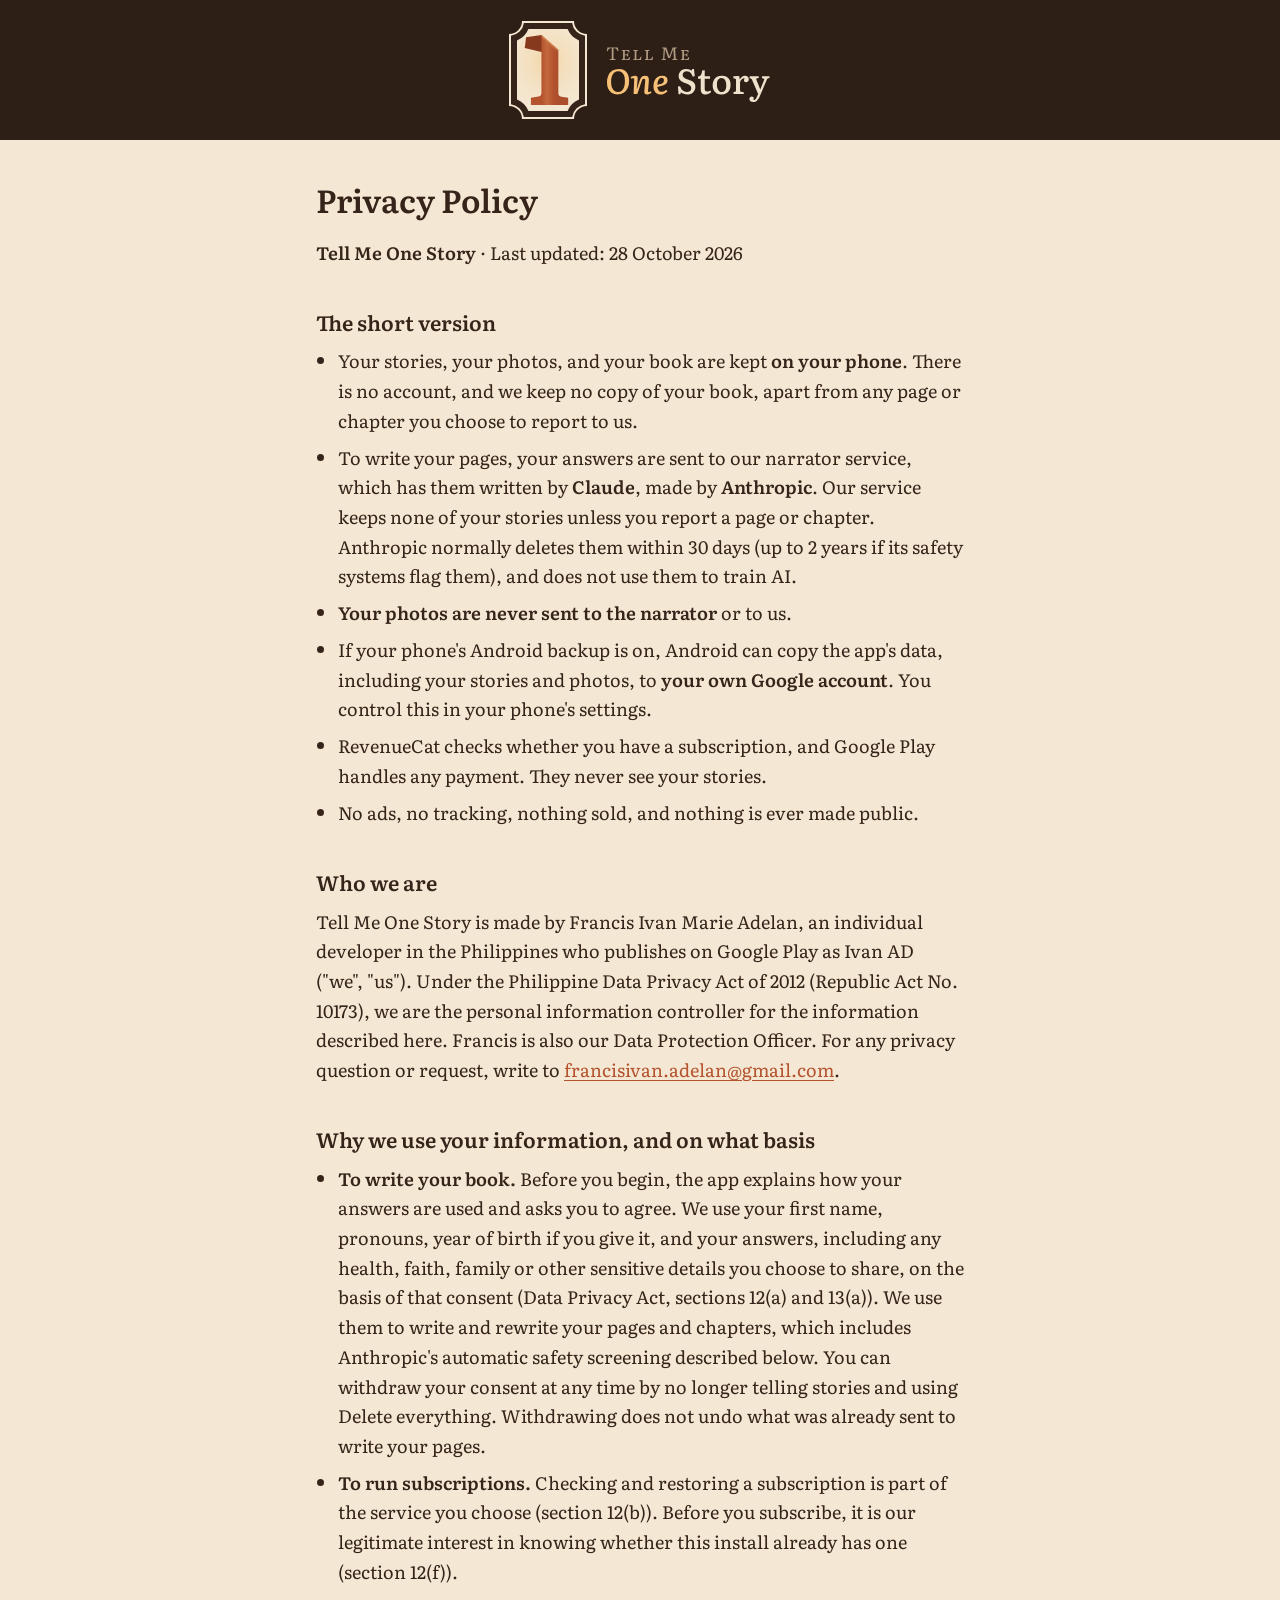
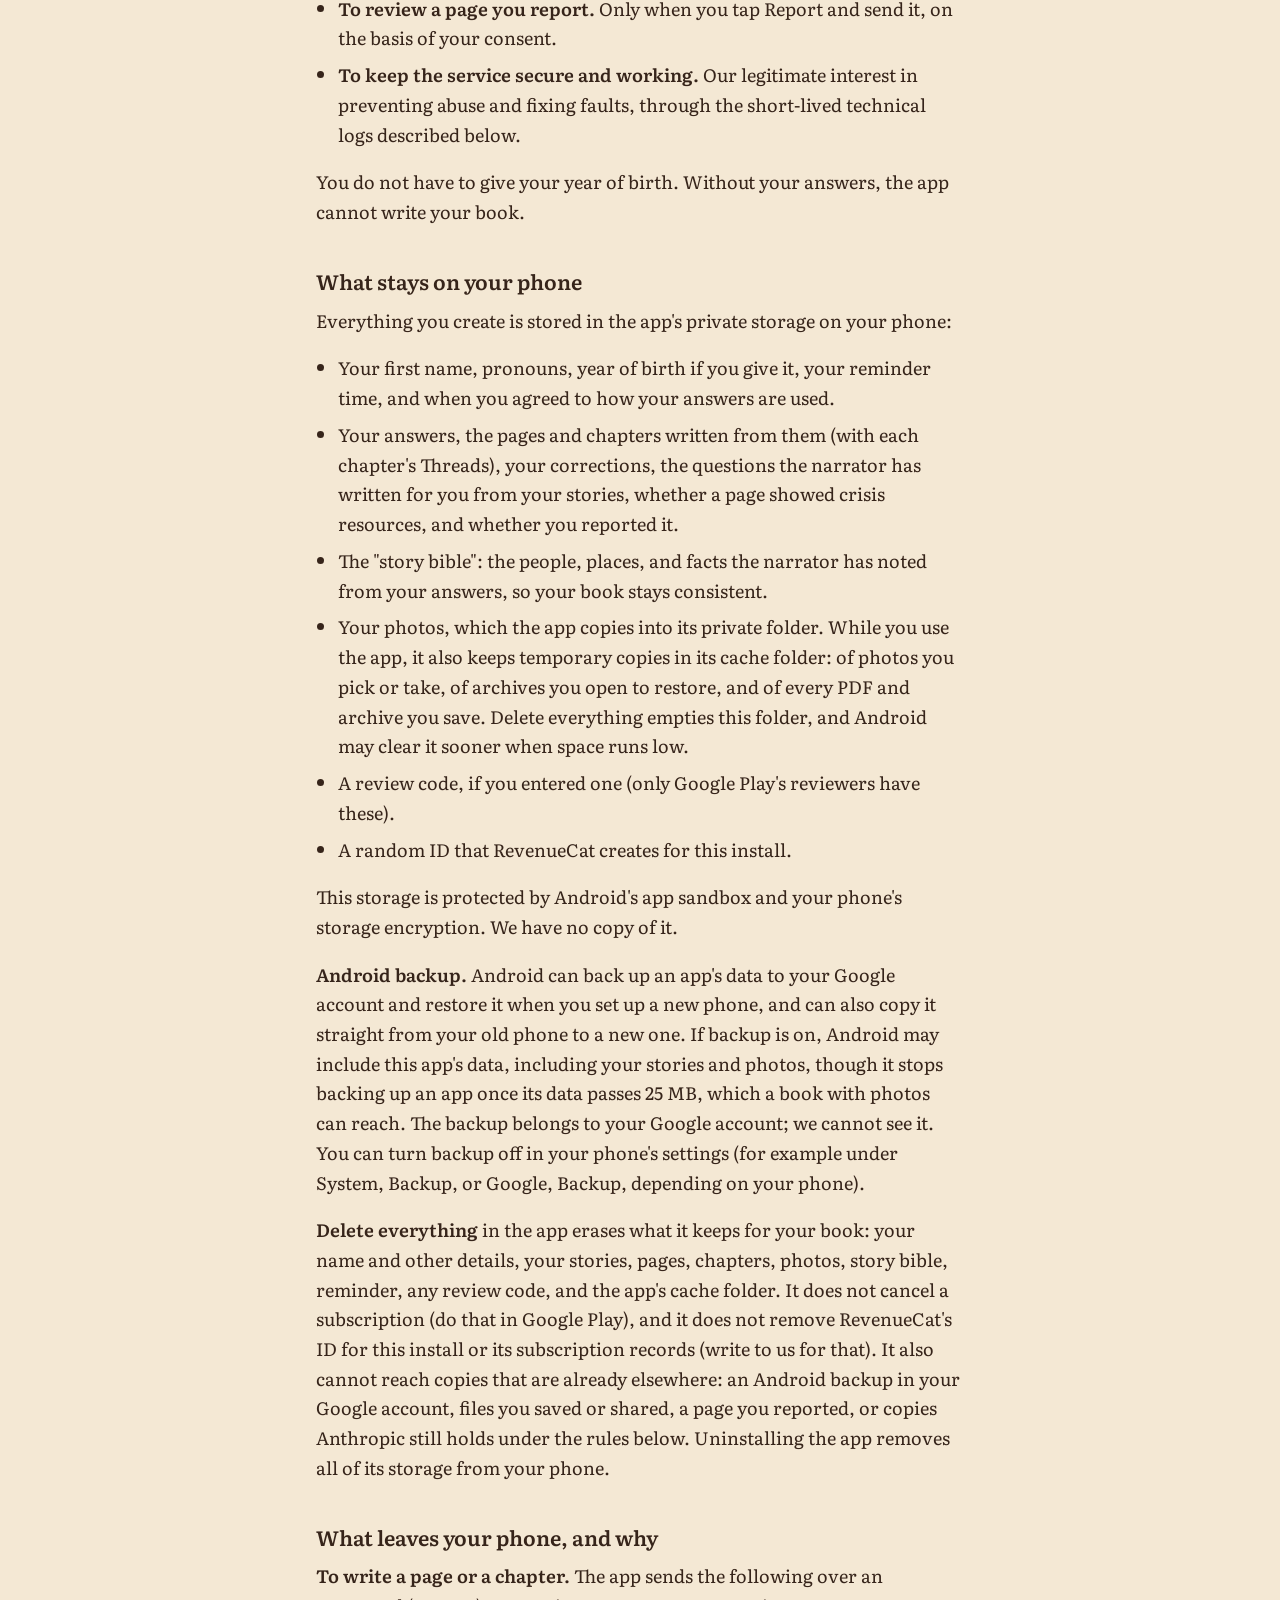
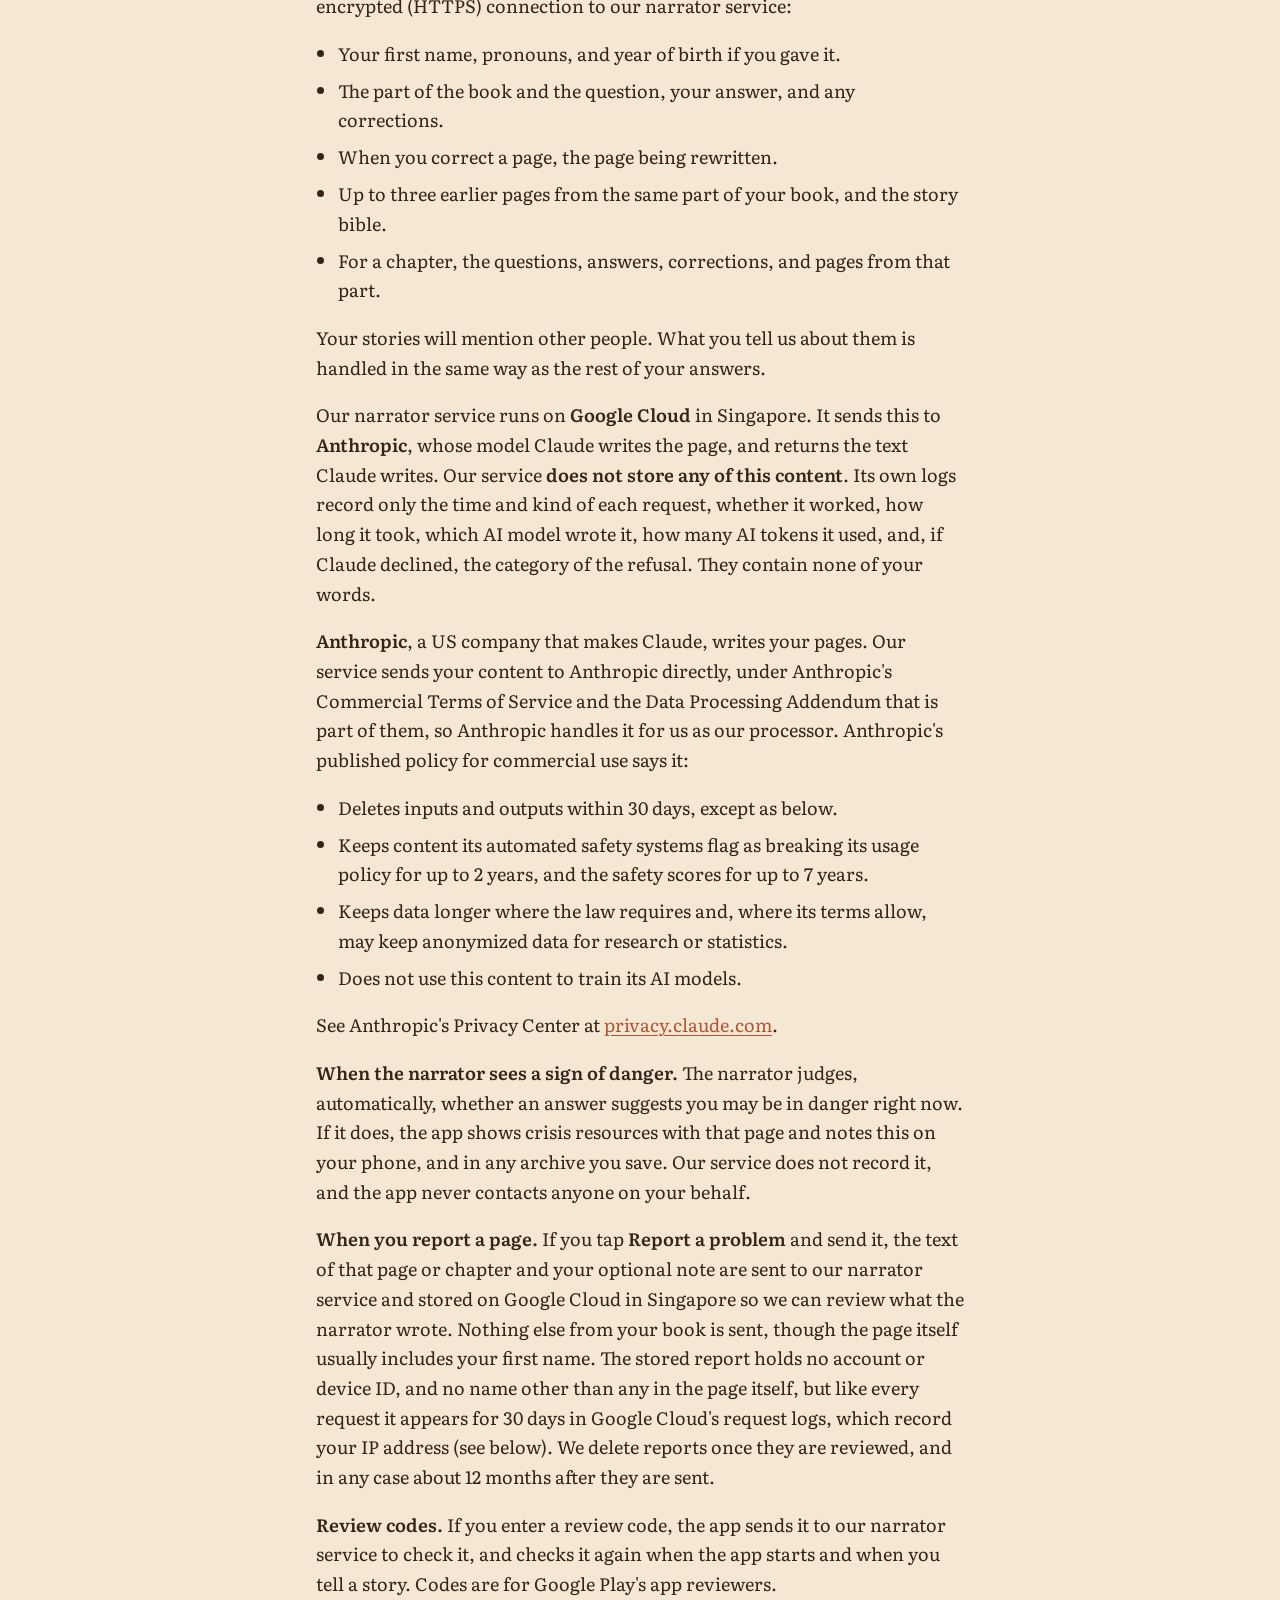
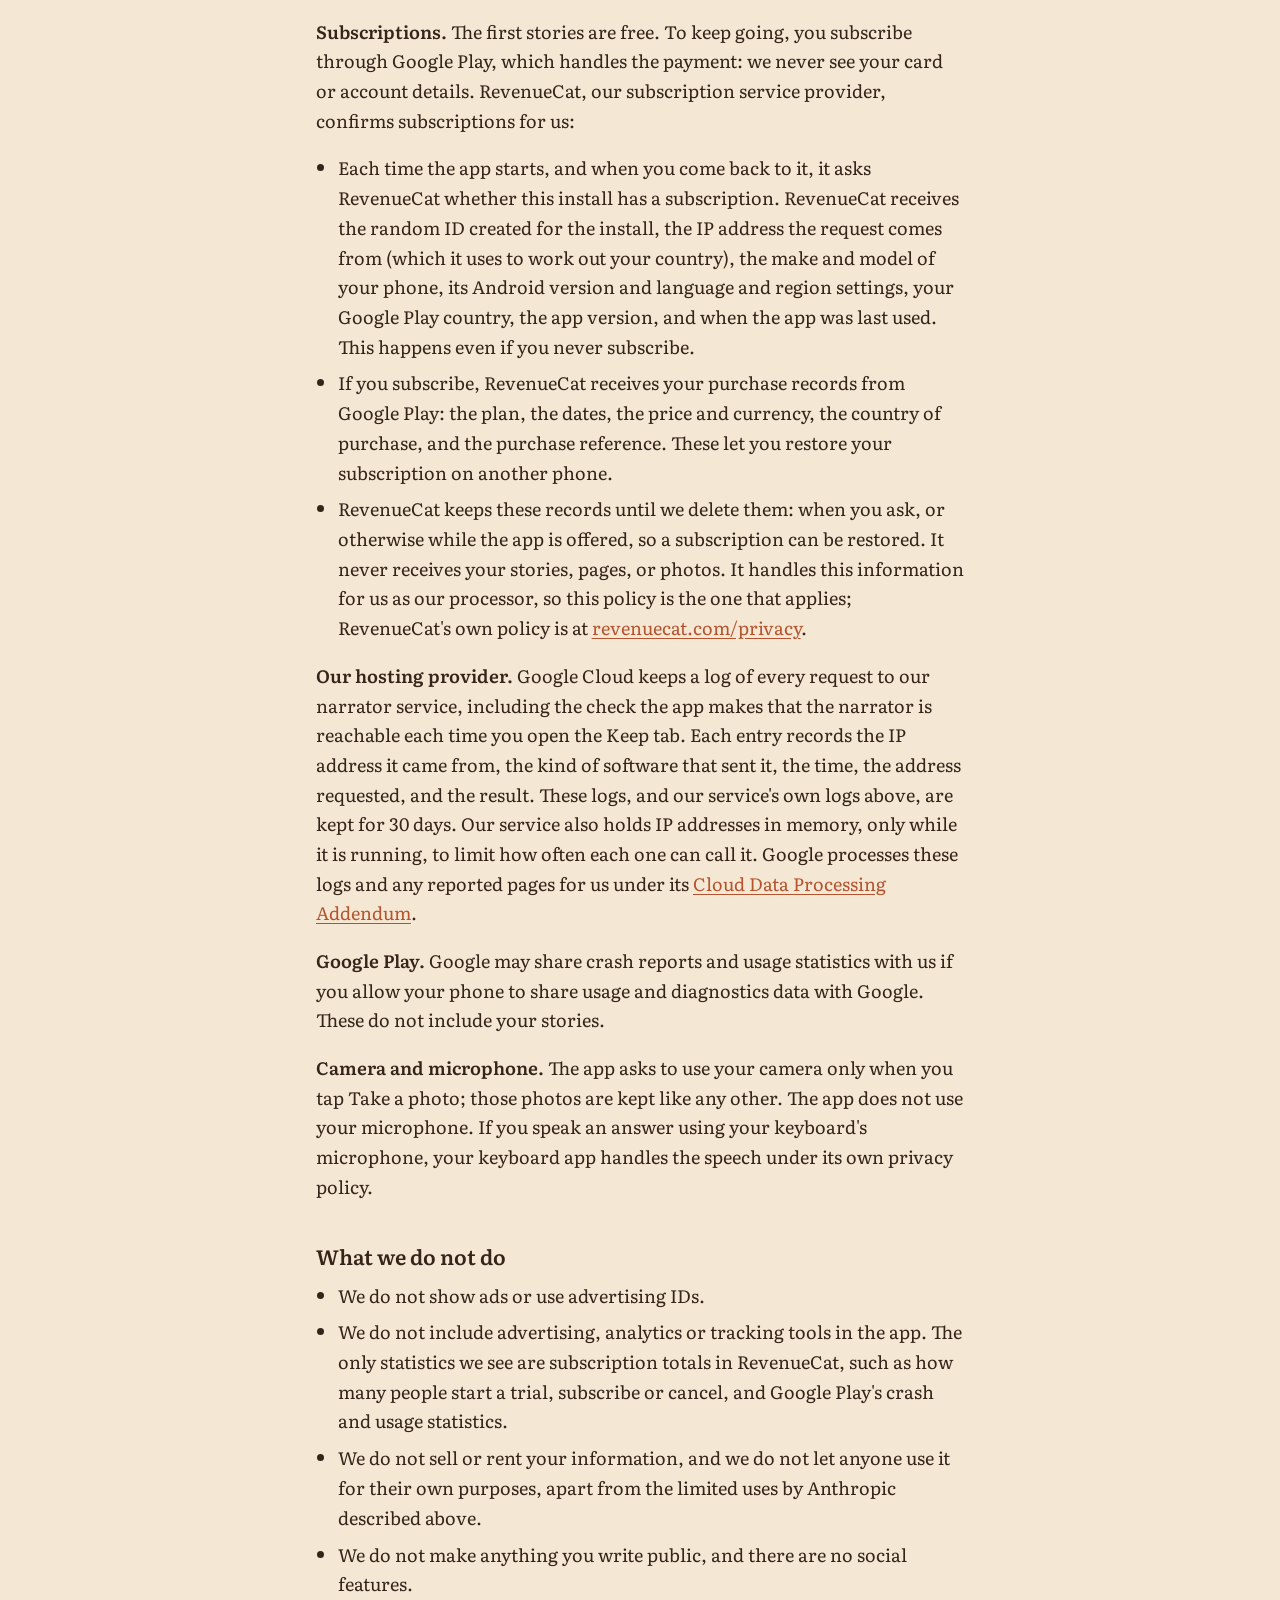
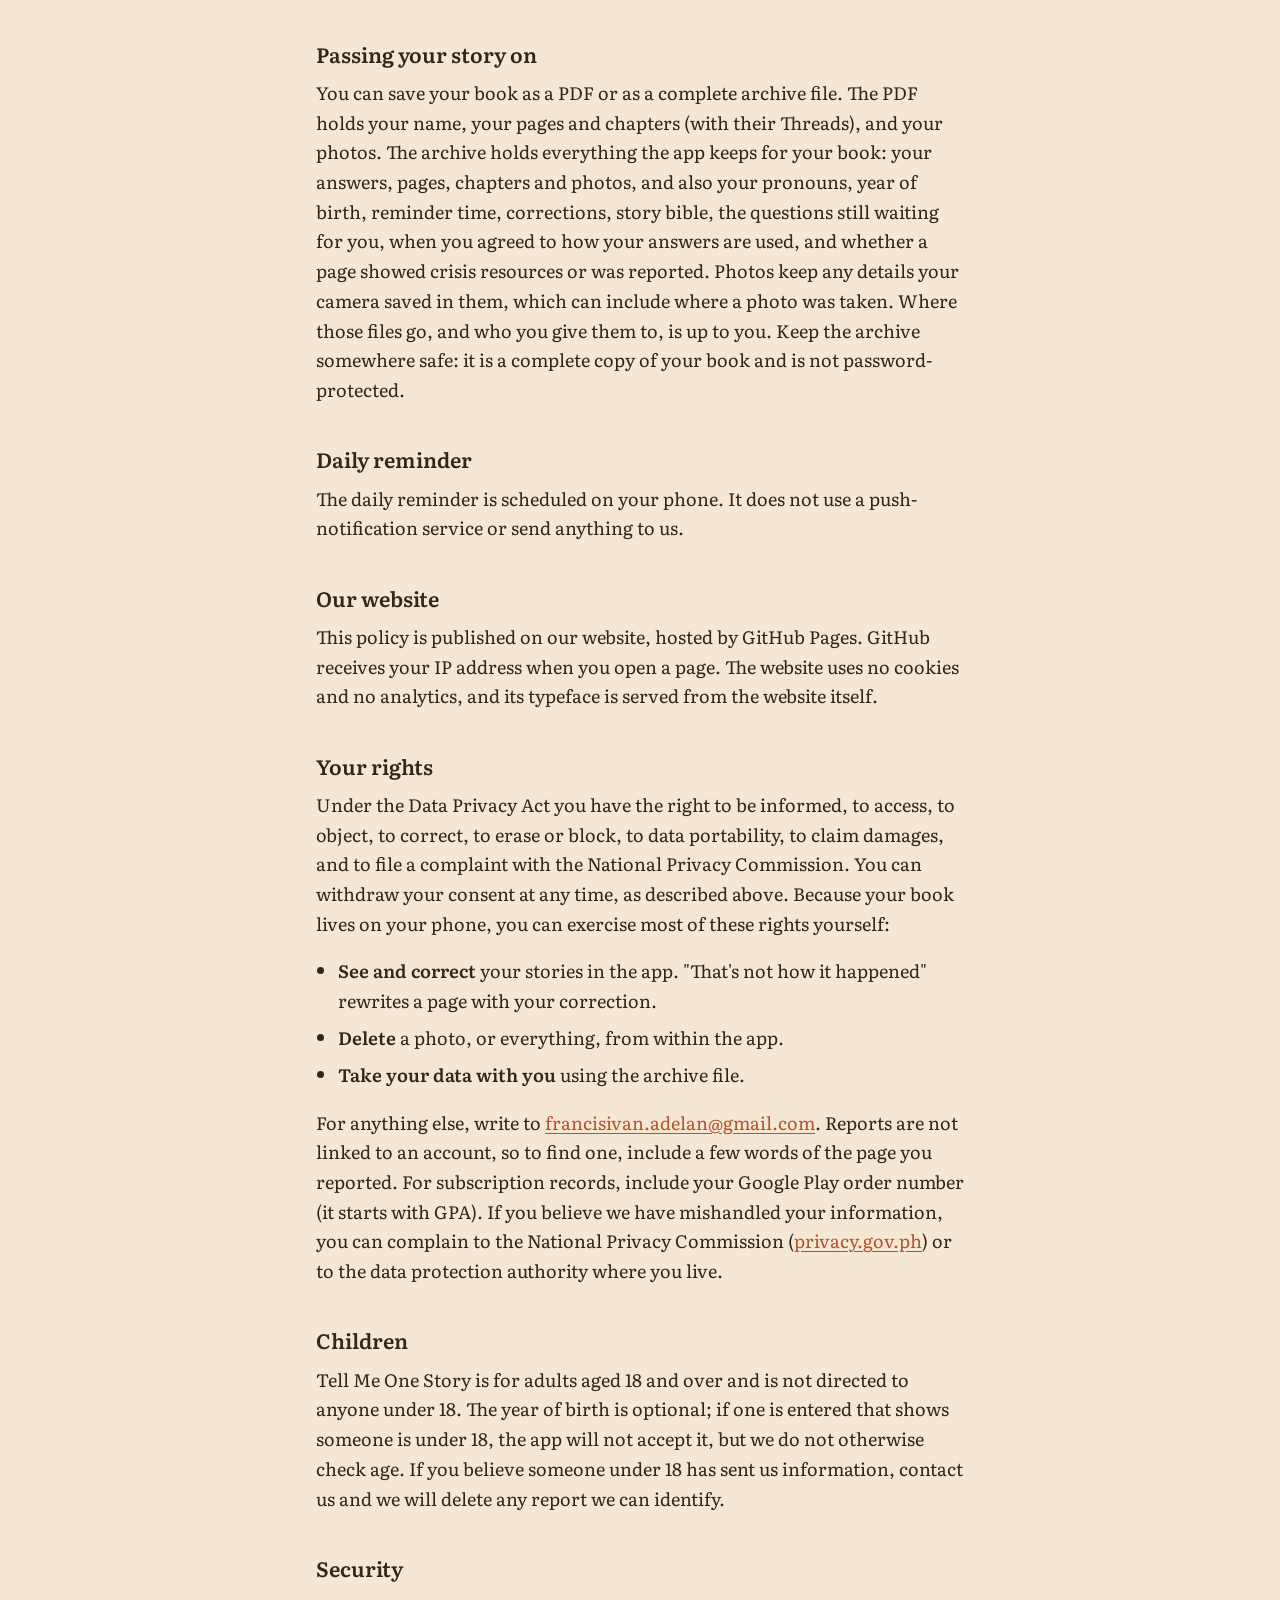
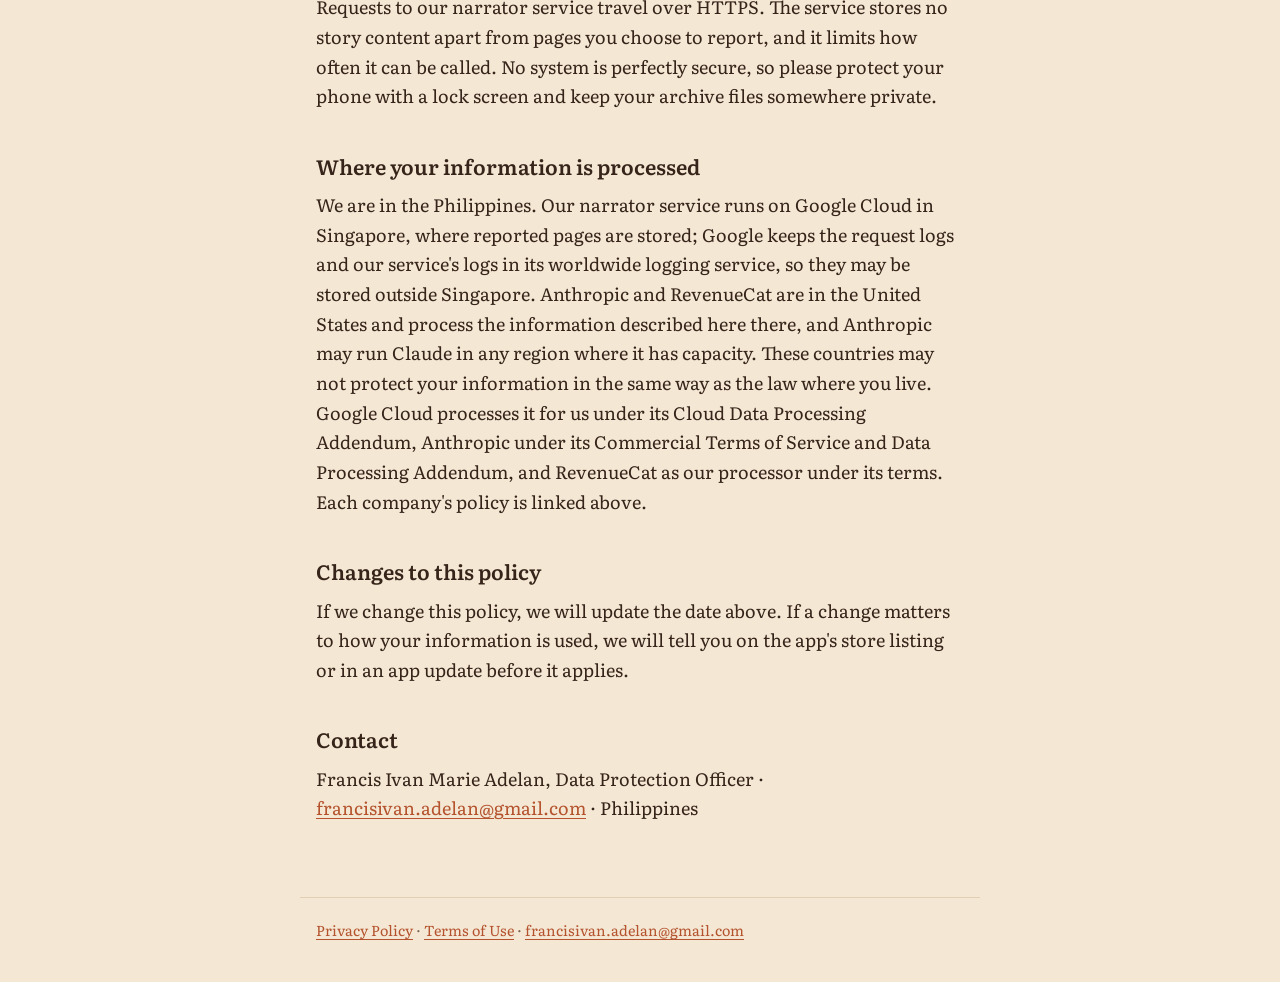
==== commit e516101b: "Name Anthropic directly in the privacy policy and terms The narrator is moving from OpenRouter to An" ====
--- a/privacy/index.html
+++ b/privacy/index.html
@@ -12,13 +12,13 @@
 <header class="band"><a href="../" class="lockup"><img src="../lockup.svg" alt="Tell Me One Story" width="264" height="100"></a></header>
 <main>
 <h1>Privacy Policy</h1>
-<p><strong>Tell Me One Story</strong> · Last updated: 24 October 2026</p>
+<p><strong>Tell Me One Story</strong> · Last updated: 28 October 2026</p>
 <h2>The short version</h2>
-<ul><li>Your stories, your photos, and your book are kept <strong>on your phone</strong>. There is no account, and we keep no copy of your book, apart from any page or chapter you choose to report to us.</li><li>To write your pages, your answers are sent to our narrator service. It passes them to <strong>OpenRouter</strong>, which has them written only by <strong>Claude by Anthropic</strong>. Our service keeps none of your stories unless you report a page or chapter. OpenRouter says it keeps none either. Anthropic normally deletes them within 30 days (up to 2 years if its safety systems flag them), and none of these companies uses them to train AI.</li><li><strong>Your photos are never sent to the narrator</strong> or to us.</li><li>If your phone's Android backup is on, Android can copy the app's data, including your stories and photos, to <strong>your own Google account</strong>. You control this in your phone's settings.</li><li>RevenueCat checks whether you have a subscription, and Google Play handles any payment. They never see your stories.</li><li>No ads, no tracking, nothing sold, and nothing is ever made public.</li></ul>
+<ul><li>Your stories, your photos, and your book are kept <strong>on your phone</strong>. There is no account, and we keep no copy of your book, apart from any page or chapter you choose to report to us.</li><li>To write your pages, your answers are sent to our narrator service, which has them written by <strong>Claude</strong>, made by <strong>Anthropic</strong>. Our service keeps none of your stories unless you report a page or chapter. Anthropic normally deletes them within 30 days (up to 2 years if its safety systems flag them), and does not use them to train AI.</li><li><strong>Your photos are never sent to the narrator</strong> or to us.</li><li>If your phone's Android backup is on, Android can copy the app's data, including your stories and photos, to <strong>your own Google account</strong>. You control this in your phone's settings.</li><li>RevenueCat checks whether you have a subscription, and Google Play handles any payment. They never see your stories.</li><li>No ads, no tracking, nothing sold, and nothing is ever made public.</li></ul>
 <h2>Who we are</h2>
 <p>Tell Me One Story is made by Francis Ivan Marie Adelan, an individual developer in the Philippines who publishes on Google Play as Ivan AD ("we", "us"). Under the Philippine Data Privacy Act of 2012 (Republic Act No. 10173), we are the personal information controller for the information described here. Francis is also our Data Protection Officer. For any privacy question or request, write to <a href="mailto:francisivan.adelan@gmail.com">francisivan.adelan@gmail.com</a>.</p>
 <h2>Why we use your information, and on what basis</h2>
-<ul><li><strong>To write your book.</strong> Before you begin, the app explains how your answers are used and asks you to agree. We use your first name, pronouns, year of birth if you give it, and your answers, including any health, faith, family or other sensitive details you choose to share, on the basis of that consent (Data Privacy Act, sections 12(a) and 13(a)). We use them to write and rewrite your pages and chapters, which includes the automatic safety screening by OpenRouter and Anthropic and OpenRouter's anonymous topic statistics described below. You can withdraw your consent at any time by no longer telling stories and using Delete everything. Withdrawing does not undo what was already sent to write your pages.</li><li><strong>To run subscriptions.</strong> Checking and restoring a subscription is part of the service you choose (section 12(b)). Before you subscribe, it is our legitimate interest in knowing whether this install already has one (section 12(f)).</li><li><strong>To review a page you report.</strong> Only when you tap Report and send it, on the basis of your consent.</li><li><strong>To keep the service secure and working.</strong> Our legitimate interest in preventing abuse and fixing faults, through the short-lived technical logs described below.</li></ul>
+<ul><li><strong>To write your book.</strong> Before you begin, the app explains how your answers are used and asks you to agree. We use your first name, pronouns, year of birth if you give it, and your answers, including any health, faith, family or other sensitive details you choose to share, on the basis of that consent (Data Privacy Act, sections 12(a) and 13(a)). We use them to write and rewrite your pages and chapters, which includes Anthropic's automatic safety screening described below. You can withdraw your consent at any time by no longer telling stories and using Delete everything. Withdrawing does not undo what was already sent to write your pages.</li><li><strong>To run subscriptions.</strong> Checking and restoring a subscription is part of the service you choose (section 12(b)). Before you subscribe, it is our legitimate interest in knowing whether this install already has one (section 12(f)).</li><li><strong>To review a page you report.</strong> Only when you tap Report and send it, on the basis of your consent.</li><li><strong>To keep the service secure and working.</strong> Our legitimate interest in preventing abuse and fixing faults, through the short-lived technical logs described below.</li></ul>
 <p>You do not have to give your year of birth. Without your answers, the app cannot write your book.</p>
 <h2>What stays on your phone</h2>
 <p>Everything you create is stored in the app's private storage on your phone:</p>
@@ -30,10 +30,9 @@
 <p><strong>To write a page or a chapter.</strong> The app sends the following over an encrypted (HTTPS) connection to our narrator service:</p>
 <ul><li>Your first name, pronouns, and year of birth if you gave it.</li><li>The part of the book and the question, your answer, and any corrections.</li><li>When you correct a page, the page being rewritten.</li><li>Up to three earlier pages from the same part of your book, and the story bible.</li><li>For a chapter, the questions, answers, corrections, and pages from that part.</li></ul>
 <p>Your stories will mention other people. What you tell us about them is handled in the same way as the rest of your answers.</p>
-<p>Our narrator service runs on <strong>Google Cloud</strong> in Singapore. It sends this to <strong>OpenRouter</strong>, which has it written only by <strong>Anthropic's Claude</strong>, and returns the text Claude writes. Our service <strong>does not store any of this content</strong>. Its own logs record only the time and kind of each request, whether it worked, how long it took, which AI model wrote it, how many AI tokens it used, and, if Claude declined, the category of the refusal. They contain none of your words.</p>
-<p><strong>OpenRouter</strong>, a US company, connects our service to Claude. Our service tells OpenRouter to send every request only to Anthropic, and OpenRouter's records show Anthropic serving our requests. We have checked our account settings: OpenRouter's options to log your prompts and the pages it returns, or to use them to improve its product, are <strong>off</strong>. With these settings, OpenRouter says it does not store your words. It does keep a record of each request (such as the model, token counts, cost and timing) for as long as it needs for its business. To screen requests for abuse, and to give requests a topic category for its public usage statistics, OpenRouter may run them through automated systems, which can include AI models it chooses; it says it stores those categories without your words and apart from account details. OpenRouter does not train AI on your content. See <a href="https://openrouter.ai/privacy">openrouter.ai/privacy</a>.</p>
-<p><strong>Anthropic</strong>, which makes Claude, writes your pages. It receives your content from OpenRouter, as OpenRouter's provider. We have no contract with Anthropic ourselves; OpenRouter lists Anthropic's commercial terms as the terms for these requests. Anthropic's published policy for commercial use says it:</p>
-<ul><li>Deletes inputs and outputs within 30 days, except as below.</li><li>Keeps content its automated safety systems flag as breaking its usage policy for up to 2 years, and the safety scores for up to 7 years.</li><li>Keeps data longer where the law requires and, where its contract with OpenRouter allows, may keep anonymized data for research or statistics.</li><li>Does not use this content to train its AI models.</li></ul>
+<p>Our narrator service runs on <strong>Google Cloud</strong> in Singapore. It sends this to <strong>Anthropic</strong>, whose model Claude writes the page, and returns the text Claude writes. Our service <strong>does not store any of this content</strong>. Its own logs record only the time and kind of each request, whether it worked, how long it took, which AI model wrote it, how many AI tokens it used, and, if Claude declined, the category of the refusal. They contain none of your words.</p>
+<p><strong>Anthropic</strong>, a US company that makes Claude, writes your pages. Our service sends your content to Anthropic directly, under Anthropic's Commercial Terms of Service and the Data Processing Addendum that is part of them, so Anthropic handles it for us as our processor. Anthropic's published policy for commercial use says it:</p>
+<ul><li>Deletes inputs and outputs within 30 days, except as below.</li><li>Keeps content its automated safety systems flag as breaking its usage policy for up to 2 years, and the safety scores for up to 7 years.</li><li>Keeps data longer where the law requires and, where its terms allow, may keep anonymized data for research or statistics.</li><li>Does not use this content to train its AI models.</li></ul>
 <p>See Anthropic's Privacy Center at <a href="https://privacy.claude.com">privacy.claude.com</a>.</p>
 <p><strong>When the narrator sees a sign of danger.</strong> The narrator judges, automatically, whether an answer suggests you may be in danger right now. If it does, the app shows crisis resources with that page and notes this on your phone, and in any archive you save. Our service does not record it, and the app never contacts anyone on your behalf.</p>
 <p><strong>When you report a page.</strong> If you tap <strong>Report a problem</strong> and send it, the text of that page or chapter and your optional note are sent to our narrator service and stored on Google Cloud in Singapore so we can review what the narrator wrote. Nothing else from your book is sent, though the page itself usually includes your first name. The stored report holds no account or device ID, and no name other than any in the page itself, but like every request it appears for 30 days in Google Cloud's request logs, which record your IP address (see below). We delete reports once they are reviewed, and in any case about 12 months after they are sent.</p>
@@ -44,7 +43,7 @@
 <p><strong>Google Play.</strong> Google may share crash reports and usage statistics with us if you allow your phone to share usage and diagnostics data with Google. These do not include your stories.</p>
 <p><strong>Camera and microphone.</strong> The app asks to use your camera only when you tap Take a photo; those photos are kept like any other. The app does not use your microphone. If you speak an answer using your keyboard's microphone, your keyboard app handles the speech under its own privacy policy.</p>
 <h2>What we do not do</h2>
-<ul><li>We do not show ads or use advertising IDs.</li><li>We do not include advertising, analytics or tracking tools in the app. The only statistics we see are subscription totals in RevenueCat, such as how many people start a trial, subscribe or cancel, and Google Play's crash and usage statistics.</li><li>We do not sell or rent your information, and we do not let anyone use it for their own purposes, apart from the limited uses by OpenRouter and Anthropic described above.</li><li>We do not make anything you write public, and there are no social features.</li></ul>
+<ul><li>We do not show ads or use advertising IDs.</li><li>We do not include advertising, analytics or tracking tools in the app. The only statistics we see are subscription totals in RevenueCat, such as how many people start a trial, subscribe or cancel, and Google Play's crash and usage statistics.</li><li>We do not sell or rent your information, and we do not let anyone use it for their own purposes, apart from the limited uses by Anthropic described above.</li><li>We do not make anything you write public, and there are no social features.</li></ul>
 <h2>Passing your story on</h2>
 <p>You can save your book as a PDF or as a complete archive file. The PDF holds your name, your pages and chapters (with their Threads), and your photos. The archive holds everything the app keeps for your book: your answers, pages, chapters and photos, and also your pronouns, year of birth, reminder time, corrections, story bible, the questions still waiting for you, when you agreed to how your answers are used, and whether a page showed crisis resources or was reported. Photos keep any details your camera saved in them, which can include where a photo was taken. Where those files go, and who you give them to, is up to you. Keep the archive somewhere safe: it is a complete copy of your book and is not password-protected.</p>
 <h2>Daily reminder</h2>
@@ -60,7 +59,7 @@
 <h2>Security</h2>
 <p>Requests to our narrator service travel over HTTPS. The service stores no story content apart from pages you choose to report, and it limits how often it can be called. No system is perfectly secure, so please protect your phone with a lock screen and keep your archive files somewhere private.</p>
 <h2>Where your information is processed</h2>
-<p>We are in the Philippines. Our narrator service runs on Google Cloud in Singapore, where reported pages are stored; Google keeps the request logs and our service's logs in its worldwide logging service, so they may be stored outside Singapore. OpenRouter, Anthropic and RevenueCat are in the United States and process the information described here there; OpenRouter may also process it in other countries, and Anthropic may run Claude in any region where it has capacity. These countries may not protect your information in the same way as the law where you live. Google Cloud processes it for us under its Cloud Data Processing Addendum and RevenueCat as our processor under its terms. OpenRouter handles it under its terms, which include its data processing agreement, and Anthropic under its terms with OpenRouter; we have no agreement with Anthropic ourselves. Each company's policy is linked above.</p>
+<p>We are in the Philippines. Our narrator service runs on Google Cloud in Singapore, where reported pages are stored; Google keeps the request logs and our service's logs in its worldwide logging service, so they may be stored outside Singapore. Anthropic and RevenueCat are in the United States and process the information described here there, and Anthropic may run Claude in any region where it has capacity. These countries may not protect your information in the same way as the law where you live. Google Cloud processes it for us under its Cloud Data Processing Addendum, Anthropic under its Commercial Terms of Service and Data Processing Addendum, and RevenueCat as our processor under its terms. Each company's policy is linked above.</p>
 <h2>Changes to this policy</h2>
 <p>If we change this policy, we will update the date above. If a change matters to how your information is used, we will tell you on the app's store listing or in an app update before it applies.</p>
 <h2>Contact</h2>
